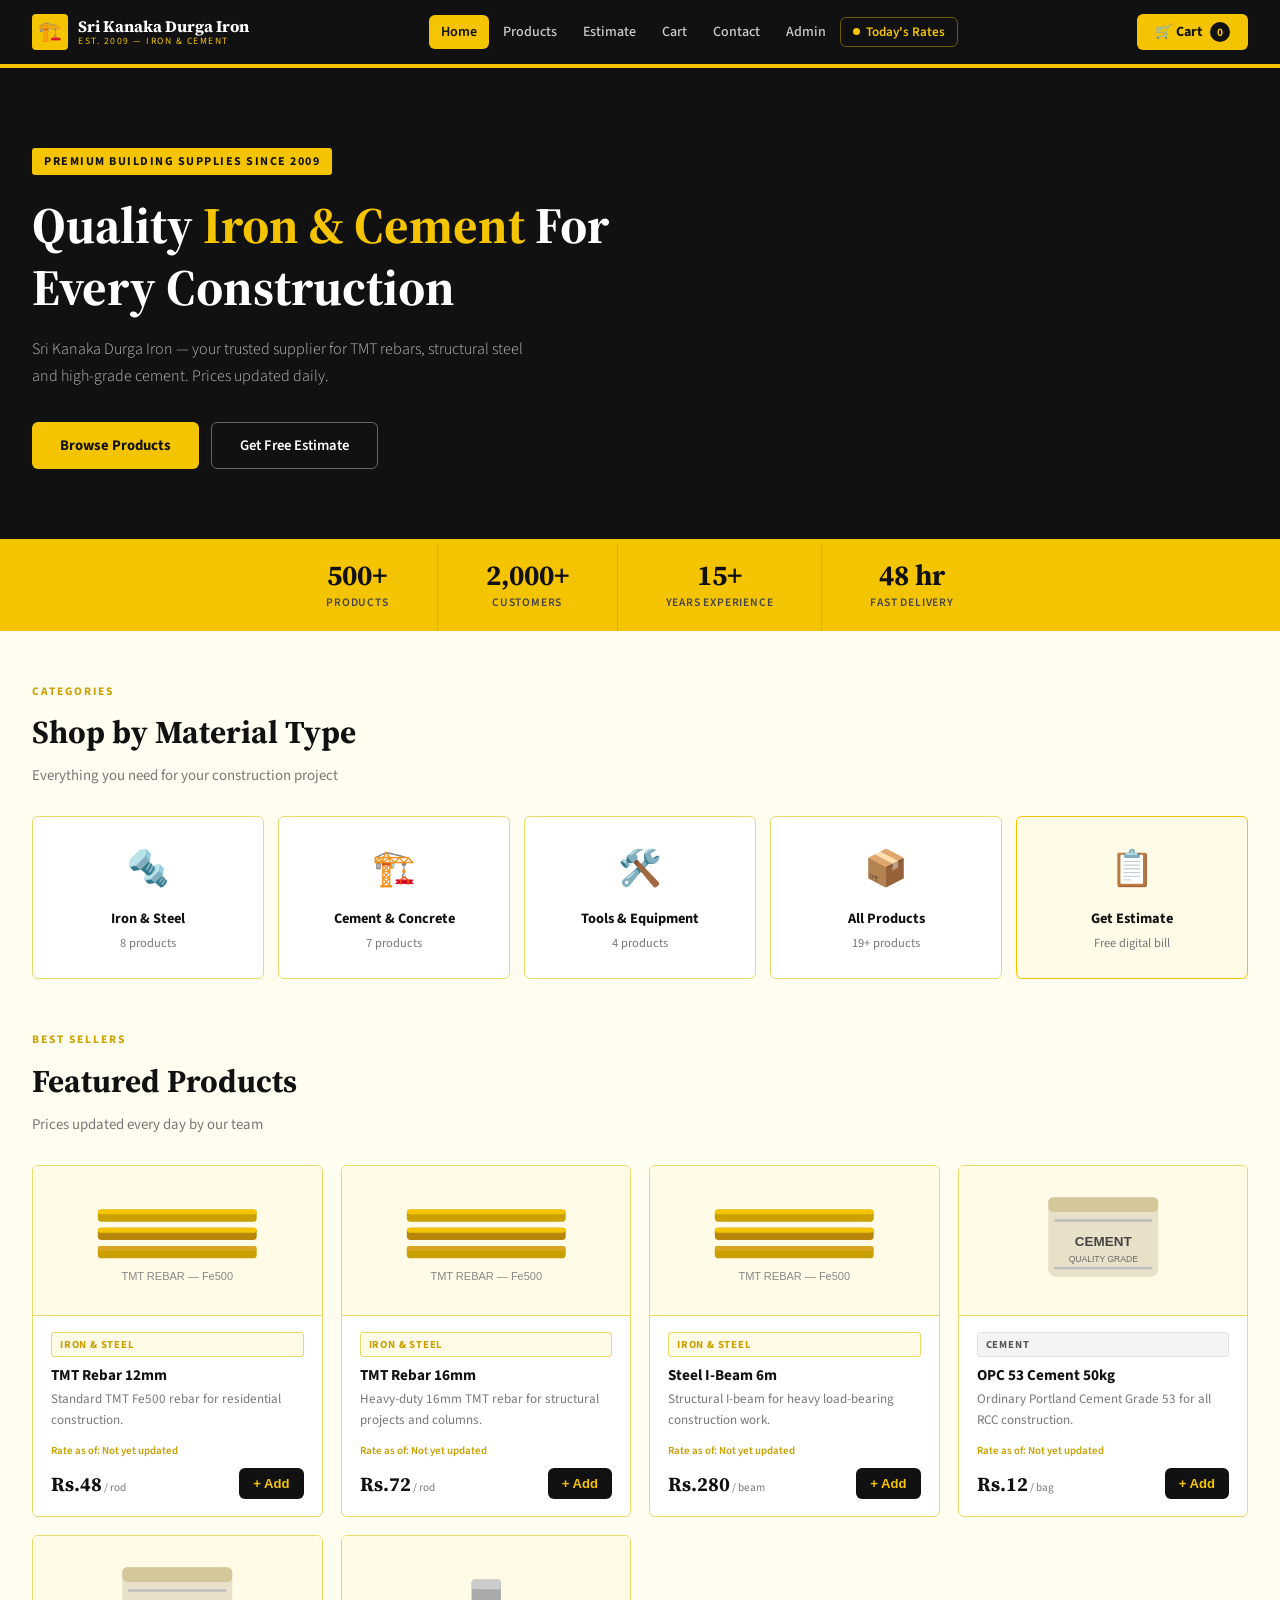
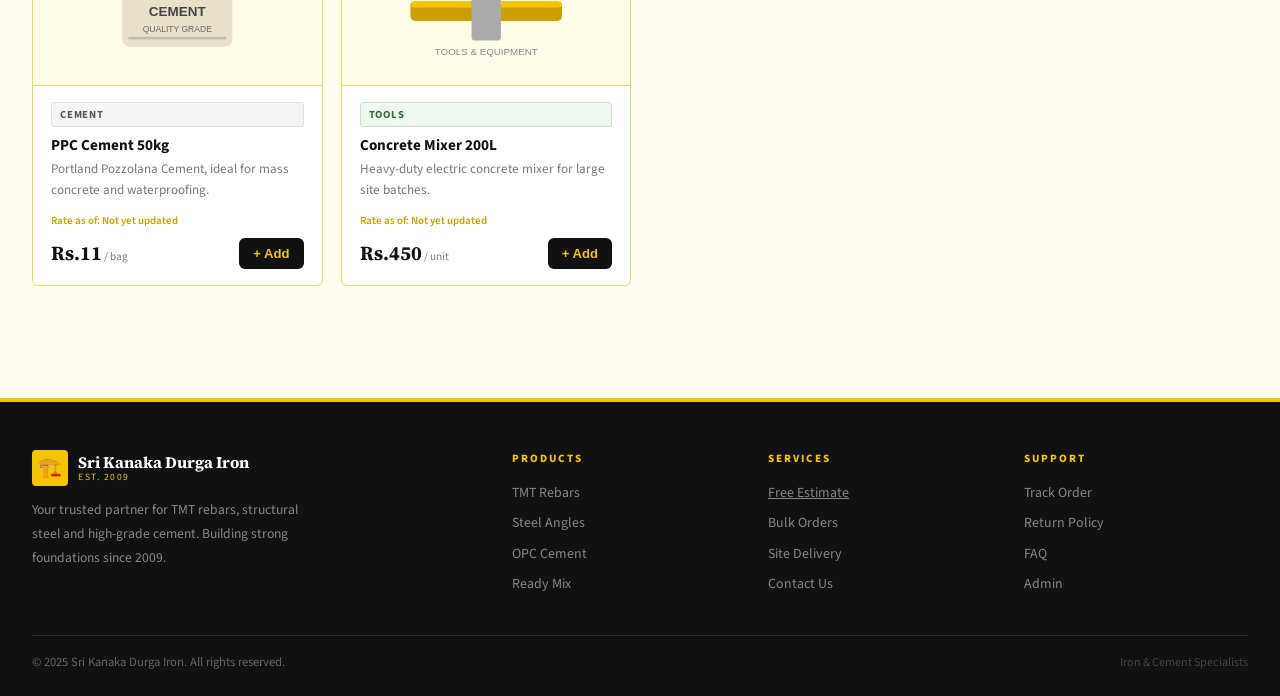
==== index.html @ ca61d47a "Renamed homepage file" ====
<!DOCTYPE html>
<html lang="en">
<head>
  <meta charset="UTF-8" />
  <meta name="viewport" content="width=device-width, initial-scale=1.0" />
  <title>Sri Kanaka Durga Iron — Iron &amp; Cement Specialists</title>
  <link href="https://fonts.googleapis.com/css2?family=Source+Serif+4:wght@400;600;700&family=Source+Sans+3:wght@300;400;500;600;700&display=swap" rel="stylesheet" />
  <link rel="stylesheet" href="css/style.css" />
</head>
<body>
  <!-- ── NAVBAR ── -->
  <nav>
    <div class="nav-inner">
      <div class="logo" onclick="showPage('home')">
        <div class="logo-box">🏗️</div>
        <div class="logo-name">
          Sri Kanaka Durga Iron
          <span>Est. 2009 — Iron &amp; Cement</span>
        </div>
      </div>
      <div class="nav-links">
        <a onclick="showPage('home')"     id="nav-home"     class="active">Home</a>
        <a onclick="showPage('products')" id="nav-products">Products</a>
        <a href="estimation.html"         id="nav-estimation">Estimate</a>
        <a onclick="showPage('cart')"     id="nav-cart">Cart</a>
        <a onclick="showPage('contact')"  id="nav-contact">Contact</a>
        <a onclick="showPage('admin')"    id="nav-admin">Admin</a>
        <button class="rates-btn" onclick="openRates()">
          <span class="dot"></span> Today's Rates
        </button>
      </div>
      <button id="cart-btn" onclick="showPage('cart')">
        🛒 Cart <span id="cart-count">0</span>
      </button>
    </div>
  </nav>

  <!-- ── RATES MODAL ── -->
  <div class="rates-overlay" id="rates-overlay">
    <div class="rates-modal">
      <div class="rates-modal-header">
        <div>
          <h3>Today's Iron &amp; Cement Rates</h3>
          <div class="date" id="rates-date"></div>
        </div>
        <button class="rates-close" onclick="closeRates()">✕</button>
      </div>
      <div style="overflow-y:auto; max-height:55vh;">
        <table class="rates-table" id="rates-table-body"></table>
      </div>
      <div class="rates-footer">
        <span>Prices updated daily by Sri Kanaka Durga Iron.</span>
        <span id="rates-updated-label"></span>
      </div>
    </div>
  </div>

  <!-- ── HOME PAGE ── -->
  <div id="page-home" class="page active">
    <div class="hero">
      <div class="hero-inner">
        <div class="hero-tag">Premium Building Supplies Since 2009</div>
        <h1>Quality <span>Iron &amp; Cement</span> For Every Construction</h1>
        <p>Sri Kanaka Durga Iron — your trusted supplier for TMT rebars, structural steel and high-grade cement. Prices updated daily.</p>
        <div class="hero-btns">
          <button class="btn-yellow" onclick="showPage('products')">Browse Products</button>
          <button class="btn-white" onclick="window.location.href='estimation.html'">Get Free Estimate</button>
        </div>
      </div>
    </div>

    <div class="stats-bar">
      <div class="stat"><div class="stat-num">500+</div><div class="stat-label">Products</div></div>
      <div class="stat"><div class="stat-num">2,000+</div><div class="stat-label">Customers</div></div>
      <div class="stat"><div class="stat-num">15+</div><div class="stat-label">Years Experience</div></div>
      <div class="stat"><div class="stat-num">48 hr</div><div class="stat-label">Fast Delivery</div></div>
    </div>

    <div class="section">
      <div class="section-label">Categories</div>
      <div class="section-title">Shop by Material Type</div>
      <div class="section-sub">Everything you need for your construction project</div>
      <div class="categories">
        <div class="cat-card" onclick="filterAndGo('Iron')">
          <div class="cat-icon">🔩</div>
          <div class="cat-name">Iron &amp; Steel</div>
          <div class="cat-count">8 products</div>
        </div>
        <div class="cat-card" onclick="filterAndGo('Cement')">
          <div class="cat-icon">🏗️</div>
          <div class="cat-name">Cement &amp; Concrete</div>
          <div class="cat-count">7 products</div>
        </div>
        <div class="cat-card" onclick="filterAndGo('Tools')">
          <div class="cat-icon">🛠️</div>
          <div class="cat-name">Tools &amp; Equipment</div>
          <div class="cat-count">4 products</div>
        </div>
        <div class="cat-card" onclick="filterAndGo('All')">
          <div class="cat-icon">📦</div>
          <div class="cat-name">All Products</div>
          <div class="cat-count">19+ products</div>
        </div>
        <div class="cat-card hl" onclick="window.location.href='estimation.html'">
          <div class="cat-icon">📋</div>
          <div class="cat-name">Get Estimate</div>
          <div class="cat-count">Free digital bill</div>
        </div>
      </div>
    </div>

    <div class="section" style="padding-top: 0;">
      <div class="section-label">Best Sellers</div>
      <div class="section-title">Featured Products</div>
      <div class="section-sub">Prices updated every day by our team</div>
      <div class="products-grid" id="featured-grid"></div>
    </div>
  </div>

  <!-- ── PRODUCTS PAGE ── -->
  <div id="page-products" class="page">
    <div class="section">
      <div class="section-label">Catalogue</div>
      <div class="section-title">All Products</div>
      <div class="section-sub">Browse and order with doorstep delivery. Prices updated daily.</div>
      <div class="filter-bar">
        <button class="filter-btn active" id="fb-all"    onclick="applyFilter('All',this)">All Products</button>
        <button class="filter-btn"        id="fb-iron"   onclick="applyFilter('Iron',this)">Iron &amp; Steel</button>
        <button class="filter-btn"        id="fb-cement" onclick="applyFilter('Cement',this)">Cement</button>
        <button class="filter-btn"        id="fb-tools"  onclick="applyFilter('Tools',this)">Tools</button>
      </div>
      <div class="products-grid" id="products-grid"></div>
    </div>
  </div>

  <!-- ── CART PAGE ── -->
  <div id="page-cart" class="page">
    <div class="section">
      <div class="section-label">Shopping</div>
      <div class="section-title">Your Cart</div>
      <div id="cart-content" style="margin-top: 24px;"></div>
    </div>
  </div>

  <!-- ── CONTACT PAGE ── -->
  <div id="page-contact" class="page">
    <div class="section">
      <div class="section-label">Get In Touch</div>
      <div class="section-title">Contact Us</div>
      <div class="section-sub">Send a message or request a bulk quote</div>
      <div class="contact-layout">
        <div class="contact-box">
          <h3>Send a Message</h3>
          <div class="form-group"><label>Full Name</label><input type="text" id="f-name" placeholder="Your name" /></div>
          <div class="form-group"><label>Email Address</label><input type="email" id="f-email" placeholder="you@example.com" /></div>
          <div class="form-group"><label>Phone Number</label><input type="tel" id="f-phone" placeholder="+91 00000 00000" /></div>
          <div class="form-group">
            <label>Subject</label>
            <select id="f-subject">
              <option>Request a Quote</option>
              <option>Product Inquiry</option>
              <option>Bulk Order</option>
              <option>Delivery Question</option>
              <option>Other</option>
            </select>
          </div>
          <div class="form-group"><label>Message</label><textarea id="f-message" placeholder="Tell us what you need..."></textarea></div>
          <button class="submit-btn" onclick="submitContact()">Send Message</button>
        </div>
        <div class="info-cards">
          <div class="info-card">
            <div class="info-icon">📍</div>
            <div><div class="info-title">Our Location</div><div class="info-text">Sri Kanaka Durga Iron, Near Bus Stand,<br />Main Road, Your City - 500 001</div></div>
          </div>
          <div class="info-card">
            <div class="info-icon">📞</div>
            <div><div class="info-title">Phone</div><div class="info-text">+91 98765 43210<br />Monday to Saturday: 8 am - 7 pm</div></div>
          </div>
          <div class="info-card">
            <div class="info-icon">📧</div>
            <div><div class="info-title">Email</div><div class="info-text">sales@srikanakadurgairon.com</div></div>
          </div>
          <div class="info-card">
            <div class="info-icon">🚚</div>
            <div><div class="info-title">Delivery</div><div class="info-text">Free delivery on orders above Rs.10,000.<br />Express 24-hour delivery available.</div></div>
          </div>
          <div class="map-ph">📍 Sri Kanaka Durga Iron — Main Road</div>
        </div>
      </div>
    </div>
  </div>

  <!-- ── ADMIN PAGE ── -->
  <div id="page-admin" class="page">
    <div class="section">
      <div class="section-label">Management</div>
      <div class="section-title">Admin Dashboard</div>
      <div class="admin-layout" style="margin-top: 24px;">
        <div>
          <div class="admin-sidebar">
            <div class="admin-sidebar-header"><h4>Admin Panel</h4></div>
            <div class="admin-menu">
              <a class="active" onclick="adminTab('overview', this)">📊 Overview</a>
              <a onclick="adminTab('rates', this)">💰 Update Rates</a>
              <a onclick="adminTab('products', this)">📦 Products</a>
              <a onclick="adminTab('orders', this)">🧾 Orders</a>
              <a onclick="adminTab('add', this)">➕ Add Product</a>
            </div>
          </div>
        </div>
        <div class="admin-main" id="admin-content"></div>
      </div>
    </div>
  </div>

  <!-- ── FOOTER ── -->
  <footer>
    <div class="footer-inner">
      <div class="footer-grid">
        <div class="footer-brand">
          <div class="logo" onclick="showPage('home')">
            <div class="logo-box">🏗️</div>
            <div class="logo-name">Sri Kanaka Durga Iron<span>Est. 2009</span></div>
          </div>
          <p>Your trusted partner for TMT rebars, structural steel and high-grade cement. Building strong foundations since 2009.</p>
        </div>
        <div class="footer-col">
          <h5>Products</h5>
          <a onclick="filterAndGo('Iron')">TMT Rebars</a>
          <a onclick="filterAndGo('Iron')">Steel Angles</a>
          <a onclick="filterAndGo('Cement')">OPC Cement</a>
          <a onclick="filterAndGo('Cement')">Ready Mix</a>
        </div>
        <div class="footer-col">
          <h5>Services</h5>
          <a href="estimation.html">Free Estimate</a>
          <a onclick="showPage('contact')">Bulk Orders</a>
          <a onclick="showPage('contact')">Site Delivery</a>
          <a onclick="showPage('contact')">Contact Us</a>
        </div>
        <div class="footer-col">
          <h5>Support</h5>
          <a>Track Order</a>
          <a>Return Policy</a>
          <a>FAQ</a>
          <a onclick="showPage('admin')">Admin</a>
        </div>
      </div>
      <hr class="footer-divider" />
      <div class="footer-bottom">
        <p>&copy; 2025 Sri Kanaka Durga Iron. All rights reserved.</p>
        <span>Iron &amp; Cement Specialists</span>
      </div>
    </div>
  </footer>

  <!-- Toast Notification -->
  <div id="toast"></div>

  <!-- Checkout Modal -->
  <div class="modal-overlay" id="checkout-modal">
    <div class="modal">
      <div style="font-size: 2.8rem; margin-bottom: 10px;">✅</div>
      <h3>Order Placed!</h3>
      <p>Thank you! Our team will contact you within 24 hours to confirm your order and delivery details.</p>
      <button class="btn-yellow" onclick="closeModal()">Continue Shopping</button>
    </div>
  </div>

  <!-- Scripts -->
  <script src="js/data.js"></script>
  <script src="js/app.js"></script>

</body>
</html>
---- css/style.css ----
/* ============================================
   Sri Kanaka Durga Iron — Main Stylesheet
   ============================================ */

:root {
  --yellow:      #F5C400;
  --yellow-dark: #C9A000;
  --yellow-mid:  #FFE566;
  --yellow-pale: #FFFBE6;
  --yellow-bg:   #FFFDF0;
  --black:       #111111;
  --dark:        #222222;
  --mid:         #444444;
  --muted:       #777777;
  --border:      #E8D96A;
  --white:       #ffffff;
  --success:     #2E7D32;
  --danger:      #C62828;
  --shadow:      0 2px 10px rgba(180, 140, 0, 0.10);
  --shadow-md:   0 4px 20px rgba(180, 140, 0, 0.15);
  --radius:      6px;
  --t:           0.18s ease;
}

*, *::before, *::after {
  box-sizing: border-box;
  margin: 0;
  padding: 0;
}

html { scroll-behavior: smooth; }

body {
  font-family: 'Source Sans 3', sans-serif;
  background: var(--yellow-bg);
  color: var(--dark);
  font-size: 15px;
  line-height: 1.6;
  -webkit-font-smoothing: antialiased;
}

/* ── NAVBAR ── */
nav {
  background: var(--black);
  position: sticky;
  top: 0;
  z-index: 100;
  border-bottom: 4px solid var(--yellow);
}

.nav-inner {
  max-width: 1280px;
  margin: 0 auto;
  display: flex;
  align-items: center;
  justify-content: space-between;
  padding: 0 2rem;
  height: 64px;
}

.logo {
  display: flex;
  align-items: center;
  gap: 10px;
  cursor: pointer;
}

.logo-box {
  width: 36px;
  height: 36px;
  background: var(--yellow);
  border-radius: 4px;
  display: flex;
  align-items: center;
  justify-content: center;
  font-size: 1.2rem;
  flex-shrink: 0;
}

.logo-name {
  font-family: 'Source Serif 4', serif;
  font-size: 1rem;
  font-weight: 700;
  color: #fff;
  line-height: 1.2;
}

.logo-name span {
  display: block;
  font-size: 0.6rem;
  font-weight: 400;
  font-family: 'Source Sans 3', sans-serif;
  color: var(--yellow);
  letter-spacing: 1.5px;
  text-transform: uppercase;
}

.nav-links {
  display: flex;
  gap: 2px;
  align-items: center;
}

.nav-links a {
  color: #ccc;
  font-size: 0.88rem;
  font-weight: 500;
  padding: 6px 12px;
  border-radius: var(--radius);
  cursor: pointer;
  transition: color var(--t), background var(--t);
  text-decoration: none;
}

.nav-links a:hover { color: var(--yellow); background: rgba(245, 196, 0, 0.1); }
.nav-links a.active { color: var(--black); background: var(--yellow); font-weight: 600; }

.rates-btn {
  background: none;
  border: 1px solid rgba(245, 196, 0, 0.4);
  color: var(--yellow);
  font-family: 'Source Sans 3', sans-serif;
  font-size: 0.82rem;
  font-weight: 600;
  padding: 5px 12px;
  border-radius: var(--radius);
  cursor: pointer;
  transition: all var(--t);
  display: flex;
  align-items: center;
  gap: 6px;
}
.rates-btn:hover { background: rgba(245, 196, 0, 0.1); }

.dot {
  width: 7px;
  height: 7px;
  border-radius: 50%;
  background: var(--yellow);
  display: inline-block;
  animation: pulse 1.8s infinite;
}
@keyframes pulse { 0%, 100% { opacity: 1; } 50% { opacity: 0.3; } }

#cart-btn {
  background: var(--yellow);
  color: var(--black);
  border: none;
  font-family: 'Source Sans 3', sans-serif;
  font-size: 0.88rem;
  font-weight: 700;
  padding: 8px 18px;
  border-radius: var(--radius);
  cursor: pointer;
  display: flex;
  align-items: center;
  gap: 8px;
  transition: background var(--t), transform var(--t);
}
#cart-btn:hover { background: var(--yellow-mid); transform: translateY(-1px); }

#cart-count {
  background: var(--black);
  color: var(--yellow);
  border-radius: 50%;
  width: 20px;
  height: 20px;
  font-size: 0.72rem;
  font-weight: 700;
  display: flex;
  align-items: center;
  justify-content: center;
}

/* ── PAGES ── */
.page { display: none; }
.page.active { display: block; }

/* ── HERO ── */
.hero {
  background: var(--black);
  padding: 80px 2rem 70px;
  border-bottom: 4px solid var(--yellow);
}
.hero-inner { max-width: 1280px; margin: 0 auto; }
.hero-tag {
  display: inline-block;
  background: var(--yellow);
  color: var(--black);
  font-size: 0.75rem;
  font-weight: 700;
  letter-spacing: 1.5px;
  text-transform: uppercase;
  padding: 4px 12px;
  border-radius: 3px;
  margin-bottom: 20px;
}
.hero h1 {
  font-family: 'Source Serif 4', serif;
  font-size: clamp(2rem, 4.5vw, 3.2rem);
  font-weight: 700;
  color: #fff;
  line-height: 1.2;
  margin-bottom: 18px;
  max-width: 600px;
}
.hero h1 span { color: var(--yellow); }
.hero p {
  color: #bbb;
  font-size: 1rem;
  max-width: 500px;
  margin-bottom: 32px;
  line-height: 1.7;
  font-weight: 300;
}
.hero-btns { display: flex; gap: 12px; flex-wrap: wrap; }

.btn-yellow {
  background: var(--yellow);
  color: var(--black);
  border: none;
  font-family: 'Source Sans 3', sans-serif;
  font-size: 0.92rem;
  font-weight: 700;
  padding: 12px 28px;
  border-radius: var(--radius);
  cursor: pointer;
  transition: background var(--t), transform var(--t);
}
.btn-yellow:hover { background: var(--yellow-mid); transform: translateY(-1px); }

.btn-white {
  background: transparent;
  color: #fff;
  border: 1.5px solid rgba(255, 255, 255, 0.35);
  font-family: 'Source Sans 3', sans-serif;
  font-size: 0.92rem;
  font-weight: 600;
  padding: 12px 28px;
  border-radius: var(--radius);
  cursor: pointer;
  transition: all var(--t);
}
.btn-white:hover { border-color: var(--yellow); color: var(--yellow); }

/* ── STATS ── */
.stats-bar {
  background: var(--yellow);
  display: flex;
  justify-content: center;
  flex-wrap: wrap;
}
.stat {
  text-align: center;
  padding: 18px 48px;
  border-right: 1px solid rgba(0, 0, 0, 0.1);
}
.stat:last-child { border-right: none; }
.stat-num {
  font-family: 'Source Serif 4', serif;
  font-size: 1.8rem;
  font-weight: 700;
  color: var(--black);
  line-height: 1;
}
.stat-label {
  font-size: 0.72rem;
  font-weight: 600;
  color: #444;
  margin-top: 4px;
  text-transform: uppercase;
  letter-spacing: 0.8px;
}

/* ── SECTION ── */
.section { max-width: 1280px; margin: 0 auto; padding: 52px 2rem; }
.section-label {
  font-size: 0.72rem;
  font-weight: 700;
  letter-spacing: 2px;
  text-transform: uppercase;
  color: var(--yellow-dark);
  margin-bottom: 6px;
}
.section-title {
  font-family: 'Source Serif 4', serif;
  font-size: clamp(1.5rem, 2.5vw, 2rem);
  font-weight: 700;
  color: var(--black);
  margin-bottom: 6px;
}
.section-sub { color: var(--muted); font-size: 0.93rem; margin-bottom: 28px; }

/* ── CATEGORIES ── */
.categories {
  display: grid;
  grid-template-columns: repeat(auto-fit, minmax(160px, 1fr));
  gap: 14px;
}
.cat-card {
  background: var(--white);
  border: 1.5px solid var(--border);
  border-radius: var(--radius);
  padding: 24px 18px;
  text-align: center;
  cursor: pointer;
  transition: border-color var(--t), box-shadow var(--t), transform var(--t);
}
.cat-card:hover { border-color: var(--yellow-dark); box-shadow: var(--shadow-md); transform: translateY(-3px); }
.cat-card.hl { background: var(--yellow-pale); border-color: var(--yellow); }
.cat-icon { font-size: 2.2rem; margin-bottom: 10px; }
.cat-name { font-weight: 700; font-size: 0.9rem; color: var(--black); }
.cat-count { font-size: 0.78rem; color: var(--muted); margin-top: 4px; }

/* ── PRODUCTS GRID ── */
.products-grid {
  display: grid;
  grid-template-columns: repeat(auto-fill, minmax(248px, 1fr));
  gap: 18px;
}
.product-card {
  background: var(--white);
  border: 1.5px solid var(--border);
  border-radius: var(--radius);
  overflow: hidden;
  transition: border-color var(--t), box-shadow var(--t), transform var(--t);
  display: flex;
  flex-direction: column;
}
.product-card:hover { border-color: var(--yellow-dark); box-shadow: var(--shadow-md); transform: translateY(-3px); }
.product-img {
  height: 150px;
  display: flex;
  align-items: center;
  justify-content: center;
  background: var(--yellow-pale);
  border-bottom: 1.5px solid var(--border);
  padding: 12px;
}
.product-img svg { width: 100%; height: 100%; max-height: 110px; }
.product-body { padding: 16px 18px; flex: 1; display: flex; flex-direction: column; }
.product-badge {
  display: inline-block;
  font-size: 0.67rem;
  font-weight: 700;
  letter-spacing: 0.8px;
  text-transform: uppercase;
  padding: 3px 8px;
  border-radius: 3px;
  margin-bottom: 8px;
}
.badge-iron   { background: var(--yellow-pale); color: var(--yellow-dark); border: 1px solid var(--border); }
.badge-cement { background: #f4f4f4; color: #555; border: 1px solid #e0e0e0; }
.badge-tools  { background: #f0f7f0; color: #2e6b2e; border: 1px solid #c8e0c8; }
.product-name { font-weight: 700; font-size: 0.95rem; color: var(--black); margin-bottom: 4px; line-height: 1.35; }
.product-desc { color: var(--muted); font-size: 0.82rem; line-height: 1.55; flex: 1; margin-bottom: 12px; }
.rate-tag { font-size: 0.68rem; color: var(--yellow-dark); font-weight: 600; margin-bottom: 8px; }
.product-footer { display: flex; align-items: center; justify-content: space-between; margin-top: auto; }
.product-price {
  font-family: 'Source Serif 4', serif;
  font-size: 1.25rem;
  font-weight: 700;
  color: var(--black);
}
.product-price small { font-size: 0.7rem; color: var(--muted); font-family: 'Source Sans 3', sans-serif; font-weight: 400; }
.add-to-cart {
  background: var(--black);
  color: var(--yellow);
  border: none;
  font-size: 0.82rem;
  font-weight: 700;
  padding: 8px 14px;
  border-radius: var(--radius);
  cursor: pointer;
  transition: background var(--t);
}
.add-to-cart:hover { background: var(--yellow); color: var(--black); }

/* ── FILTER BAR ── */
.filter-bar { display: flex; gap: 8px; flex-wrap: wrap; margin-bottom: 24px; }
.filter-btn {
  background: var(--white);
  color: var(--muted);
  border: 1.5px solid var(--border);
  font-family: 'Source Sans 3', sans-serif;
  font-size: 0.86rem;
  font-weight: 600;
  padding: 7px 18px;
  border-radius: 50px;
  cursor: pointer;
  transition: all var(--t);
}
.filter-btn:hover { border-color: var(--yellow-dark); color: var(--dark); }
.filter-btn.active { background: var(--yellow); color: var(--black); border-color: var(--yellow); }

/* ── CART ── */
.cart-layout { display: grid; grid-template-columns: 1fr 300px; gap: 24px; align-items: start; }
.cart-box { background: var(--white); border: 1.5px solid var(--border); border-radius: var(--radius); overflow: hidden; }
.cart-box table { width: 100%; border-collapse: collapse; }
.cart-box th {
  background: var(--yellow-pale);
  padding: 12px 16px;
  text-align: left;
  font-size: 0.74rem;
  font-weight: 700;
  color: var(--mid);
  text-transform: uppercase;
  letter-spacing: 0.8px;
  border-bottom: 1.5px solid var(--border);
}
.cart-box td { padding: 12px 16px; border-bottom: 1px solid var(--yellow-pale); vertical-align: middle; font-size: 0.9rem; }
.cart-box tr:last-child td { border-bottom: none; }
.cart-prod-name { font-weight: 700; color: var(--black); }
.qty-ctrl { display: flex; align-items: center; gap: 8px; }
.qty-btn {
  background: var(--yellow-pale);
  border: 1px solid var(--border);
  width: 28px; height: 28px;
  border-radius: 4px;
  font-size: 1rem;
  font-weight: 700;
  cursor: pointer;
  transition: background var(--t);
}
.qty-btn:hover { background: var(--yellow); }
.qty-val { font-weight: 700; min-width: 20px; text-align: center; }
.remove-btn { background: none; border: none; color: var(--danger); font-size: 1rem; cursor: pointer; opacity: 0.7; transition: opacity var(--t); }
.remove-btn:hover { opacity: 1; }
.cart-summary { background: var(--white); border: 1.5px solid var(--border); border-radius: var(--radius); padding: 22px; }
.cart-summary h3 { font-family: 'Source Serif 4', serif; font-size: 1.1rem; font-weight: 700; margin-bottom: 16px; color: var(--black); }
.sum-row { display: flex; justify-content: space-between; padding: 8px 0; border-bottom: 1px solid var(--yellow-pale); font-size: 0.9rem; color: var(--mid); }
.sum-row.total { font-family: 'Source Serif 4', serif; font-size: 1.15rem; font-weight: 700; border-bottom: none; padding-top: 12px; color: var(--black); }
.checkout-btn {
  width: 100%; background: var(--yellow); color: var(--black); border: none;
  font-family: 'Source Sans 3', sans-serif; font-size: 0.93rem; font-weight: 700;
  padding: 13px; border-radius: var(--radius); cursor: pointer; margin-top: 14px;
  transition: background var(--t), transform var(--t);
}
.checkout-btn:hover { background: var(--yellow-mid); transform: translateY(-1px); }
.empty-cart { text-align: center; padding: 60px 24px; background: var(--white); border: 1.5px solid var(--border); border-radius: var(--radius); }
.empty-cart p { color: var(--muted); margin: 12px 0 24px; }

/* ── CONTACT ── */
.contact-layout { display: grid; grid-template-columns: 1fr 1fr; gap: 32px; }
.contact-box { background: var(--white); border: 1.5px solid var(--border); border-radius: var(--radius); padding: 32px; }
.contact-box h3 { font-family: 'Source Serif 4', serif; font-size: 1.3rem; font-weight: 700; margin-bottom: 24px; color: var(--black); }
.form-group { margin-bottom: 16px; }
.form-group label { display: block; font-size: 0.78rem; font-weight: 700; color: var(--mid); margin-bottom: 6px; letter-spacing: 0.4px; text-transform: uppercase; }
.form-group input,
.form-group select,
.form-group textarea {
  width: 100%; padding: 10px 14px; border: 1.5px solid var(--border);
  border-radius: var(--radius); font-family: 'Source Sans 3', sans-serif;
  font-size: 0.93rem; color: var(--black); background: var(--white);
  transition: border-color var(--t), box-shadow var(--t);
}
.form-group input:focus,
.form-group select:focus,
.form-group textarea:focus {
  outline: none; border-color: var(--yellow-dark);
  box-shadow: 0 0 0 3px rgba(245, 196, 0, 0.18);
}
.form-group textarea { resize: vertical; min-height: 110px; }
.submit-btn {
  width: 100%; background: var(--black); color: var(--yellow); border: none;
  font-family: 'Source Sans 3', sans-serif; font-size: 0.93rem; font-weight: 700;
  padding: 13px; border-radius: var(--radius); cursor: pointer; transition: background var(--t);
}
.submit-btn:hover { background: var(--dark); }
.info-cards { display: flex; flex-direction: column; gap: 14px; }
.info-card {
  background: var(--white); border: 1.5px solid var(--border); border-left: 4px solid var(--yellow);
  border-radius: var(--radius); padding: 16px; display: flex; align-items: flex-start; gap: 12px;
}
.info-icon { font-size: 1.4rem; flex-shrink: 0; }
.info-title { font-weight: 700; font-size: 0.82rem; color: var(--black); margin-bottom: 4px; text-transform: uppercase; letter-spacing: 0.4px; }
.info-text { color: var(--muted); font-size: 0.86rem; line-height: 1.6; }
.map-ph { background: var(--yellow-pale); border: 1.5px solid var(--border); border-radius: var(--radius); height: 130px; display: flex; align-items: center; justify-content: center; color: var(--muted); font-size: 0.88rem; }

/* ── ADMIN ── */
.admin-layout { display: grid; grid-template-columns: 200px 1fr; gap: 24px; align-items: start; }
.admin-sidebar { background: var(--black); border-radius: var(--radius); overflow: hidden; border: 1.5px solid #333; }
.admin-sidebar-header { background: var(--yellow); padding: 14px 18px; }
.admin-sidebar-header h4 { font-size: 0.78rem; font-weight: 800; color: var(--black); text-transform: uppercase; letter-spacing: 1.5px; }
.admin-menu a {
  display: block; padding: 12px 18px; color: #bbb; font-size: 0.87rem; font-weight: 500;
  cursor: pointer; transition: background var(--t), color var(--t); border-left: 3px solid transparent;
}
.admin-menu a:hover, .admin-menu a.active { background: rgba(245, 196, 0, 0.08); color: var(--yellow); border-left-color: var(--yellow); }
.admin-main { display: flex; flex-direction: column; gap: 16px; }
.admin-stats { display: grid; grid-template-columns: repeat(auto-fit, minmax(145px, 1fr)); gap: 14px; }
.stat-card { background: var(--white); border: 1.5px solid var(--border); border-top: 3px solid var(--yellow); border-radius: var(--radius); padding: 18px 20px; }
.stat-card .lbl { font-size: 0.7rem; font-weight: 700; color: var(--muted); text-transform: uppercase; letter-spacing: 1px; margin-bottom: 6px; }
.stat-card .val { font-family: 'Source Serif 4', serif; font-size: 1.8rem; font-weight: 700; color: var(--black); line-height: 1; }
.stat-card .chg { font-size: 0.76rem; color: var(--success); margin-top: 4px; font-weight: 600; }
.admin-panel { background: var(--white); border: 1.5px solid var(--border); border-radius: var(--radius); overflow: hidden; }
.admin-panel-header { background: var(--yellow-pale); padding: 14px 18px; display: flex; justify-content: space-between; align-items: center; border-bottom: 1.5px solid var(--border); }
.admin-panel-header h4 { font-size: 0.82rem; font-weight: 800; color: var(--black); text-transform: uppercase; letter-spacing: 0.8px; }
.admin-table { width: 100%; border-collapse: collapse; }
.admin-table th { padding: 11px 16px; background: var(--yellow-pale); font-size: 0.7rem; font-weight: 700; color: var(--mid); text-transform: uppercase; letter-spacing: 0.8px; text-align: left; border-bottom: 1.5px solid var(--border); }
.admin-table td { padding: 12px 16px; border-bottom: 1px solid var(--yellow-pale); font-size: 0.88rem; vertical-align: middle; }
.admin-table tr:last-child td { border-bottom: none; }
.admin-table tr:hover td { background: var(--yellow-pale); }
.status-badge { display: inline-block; padding: 3px 10px; border-radius: 20px; font-size: 0.73rem; font-weight: 700; }
.status-pending    { background: var(--yellow-pale); color: #8A6000; }
.status-processing { background: #e8f0fe; color: #1a5296; }
.status-delivered  { background: #e6f4ea; color: #1a7a4a; }
.add-form { padding: 20px; display: grid; grid-template-columns: 1fr 1fr; gap: 14px; }
.add-form .full { grid-column: 1 / -1; }
.admin-btn {
  background: var(--black); color: var(--yellow); border: none;
  font-family: 'Source Sans 3', sans-serif; font-size: 0.85rem; font-weight: 700;
  padding: 8px 16px; border-radius: var(--radius); cursor: pointer; transition: background var(--t);
}
.admin-btn:hover { background: var(--dark); }
.admin-btn.danger { background: #fff0f0; color: var(--danger); }
.admin-btn.danger:hover { background: var(--danger); color: #fff; }
.admin-btn.sm { padding: 5px 10px; font-size: 0.78rem; }
.admin-btn.green { background: var(--success); color: #fff; }
.admin-btn.green:hover { background: #1b5e20; }
.admin-btn.grey { background: #555; color: #fff; }
.admin-btn.grey:hover { background: #333; }

/* ── RATE UPDATE PANEL ── */
.rate-grid { display: grid; grid-template-columns: repeat(auto-fill, minmax(280px, 1fr)); gap: 12px; padding: 20px; }
.rate-row {
  display: flex; align-items: center; gap: 10px; background: var(--yellow-pale);
  border: 1.5px solid var(--border); border-radius: var(--radius); padding: 12px 14px;
}
.rate-row-name { flex: 1; font-size: 0.88rem; font-weight: 600; color: var(--black); }
.rate-row-unit { font-size: 0.75rem; color: var(--muted); }
.rate-row input {
  width: 90px; padding: 6px 10px; border: 1.5px solid var(--border); border-radius: 4px;
  font-family: 'Source Sans 3', sans-serif; font-size: 0.9rem; font-weight: 700;
  color: var(--black); text-align: right; background: var(--white);
}
.rate-row input:focus { outline: none; border-color: var(--yellow-dark); box-shadow: 0 0 0 2px rgba(245, 196, 0, 0.2); }
.rate-save-bar {
  display: flex; align-items: center; justify-content: space-between; padding: 14px 20px;
  background: var(--yellow-pale); border-top: 1.5px solid var(--border); flex-wrap: wrap; gap: 10px;
}
.rate-save-bar p { font-size: 0.82rem; color: var(--mid); }

/* ── ESTIMATION ── */
.est-layout { display: grid; grid-template-columns: 1fr 390px; gap: 24px; align-items: start; }
.est-card { background: var(--white); border: 1.5px solid var(--border); border-radius: var(--radius); margin-bottom: 14px; overflow: hidden; }
.est-card-header { background: var(--black); color: var(--yellow); padding: 12px 18px; font-size: 0.78rem; font-weight: 800; letter-spacing: 1.5px; text-transform: uppercase; }
.est-card-body { padding: 18px; }
.est-row2 { display: grid; grid-template-columns: 1fr 1fr; gap: 14px; }
.est-col-hdr { display: grid; grid-template-columns: 2fr 0.7fr 90px 34px; gap: 8px; margin-bottom: 6px; }
.est-col-hdr span { font-size: 0.68rem; font-weight: 700; color: var(--muted); text-transform: uppercase; letter-spacing: 0.8px; }
.est-item-row { display: grid; grid-template-columns: 2fr 0.7fr 90px 34px; gap: 8px; align-items: center; margin-bottom: 8px; }
.est-item-row select,
.est-item-row input {
  padding: 8px 10px; border: 1.5px solid var(--border); border-radius: var(--radius);
  font-family: 'Source Sans 3', sans-serif; font-size: 0.85rem; color: var(--black);
  background: var(--white); width: 100%; transition: border-color var(--t);
}
.est-item-row select:focus,
.est-item-row input:focus { outline: none; border-color: var(--yellow-dark); box-shadow: 0 0 0 3px rgba(245, 196, 0, 0.12); }
.est-remove {
  background: none; border: 1.5px solid var(--border); color: var(--muted); font-size: 0.85rem;
  cursor: pointer; border-radius: 4px; width: 34px; height: 34px; display: flex;
  align-items: center; justify-content: center; transition: all var(--t);
}
.est-remove:hover { border-color: var(--danger); color: var(--danger); background: #fff0f0; }
.add-item-btn {
  background: var(--yellow-pale); color: var(--dark); border: 1.5px dashed var(--yellow);
  font-family: 'Source Sans 3', sans-serif; font-size: 0.86rem; font-weight: 600;
  padding: 8px 16px; border-radius: var(--radius); cursor: pointer; transition: all var(--t); margin-top: 4px;
}
.add-item-btn:hover { background: var(--yellow-mid); border-style: solid; }
.gen-btn {
  width: 100%; background: var(--yellow); color: var(--black); border: none;
  font-family: 'Source Sans 3', sans-serif; font-size: 0.95rem; font-weight: 700;
  padding: 14px; border-radius: var(--radius); cursor: pointer; letter-spacing: 0.5px;
  text-transform: uppercase; transition: background var(--t), transform var(--t);
}
.gen-btn:hover { background: var(--yellow-mid); transform: translateY(-1px); }
.bill-col { position: sticky; top: 76px; }
.bill-box { background: var(--white); border: 1.5px solid var(--border); border-radius: var(--radius); min-height: 360px; overflow: hidden; }
.bill-ph { display: flex; flex-direction: column; align-items: center; justify-content: center; min-height: 360px; padding: 32px; text-align: center; }
.bill-ph .ic { font-size: 3rem; margin-bottom: 14px; opacity: 0.4; }
.bill-ph h4 { font-family: 'Source Serif 4', serif; font-size: 1.05rem; font-weight: 700; color: var(--black); margin-bottom: 8px; }
.bill-ph p { color: var(--muted); font-size: 0.86rem; line-height: 1.65; }
.bill-header { background: var(--black); padding: 20px 22px; text-align: center; border-bottom: 3px solid var(--yellow); }
.bill-header h2 { font-family: 'Source Serif 4', serif; font-size: 1.2rem; font-weight: 700; color: #fff; margin-bottom: 3px; }
.bill-header p { font-size: 0.72rem; color: var(--yellow); letter-spacing: 1.5px; text-transform: uppercase; }
.bill-meta { padding: 12px 18px; background: var(--yellow-pale); display: flex; flex-wrap: wrap; gap: 8px 24px; border-bottom: 1px solid var(--border); }
.bill-meta .lbl { font-size: 0.64rem; font-weight: 700; text-transform: uppercase; letter-spacing: 0.8px; color: #8a6000; }
.bill-meta .val { font-weight: 700; font-size: 0.86rem; color: var(--black); margin-top: 1px; }
.bill-table { width: 100%; border-collapse: collapse; }
.bill-table th { padding: 9px 16px; background: var(--yellow-pale); font-size: 0.7rem; font-weight: 700; color: var(--mid); text-transform: uppercase; letter-spacing: 0.8px; text-align: left; border-bottom: 1px solid var(--border); }
.bill-table th:last-child { text-align: right; }
.bill-table td { padding: 9px 16px; border-bottom: 1px solid var(--yellow-pale); font-size: 0.85rem; }
.bill-table td:last-child { text-align: right; font-weight: 600; }
.bill-table tr:last-child td { border-bottom: none; }
.bill-cat td { background: var(--yellow-mid); color: var(--black); font-size: 0.74rem; font-weight: 800; padding: 6px 16px; text-transform: uppercase; letter-spacing: 1px; border-bottom: 1px solid var(--yellow); }
.bill-totals { padding: 12px 18px; border-top: 1.5px solid var(--border); }
.bill-tr { display: flex; justify-content: space-between; padding: 5px 0; font-size: 0.88rem; color: var(--mid); border-bottom: 1px solid var(--yellow-pale); }
.bill-tr:last-child { border-bottom: none; }
.bill-tr.grand { font-family: 'Source Serif 4', serif; font-size: 1.15rem; font-weight: 700; color: var(--black); border-top: 2px solid var(--black); padding-top: 10px; margin-top: 6px; }
.bill-note { padding: 12px 18px; background: var(--yellow-pale); font-size: 0.73rem; color: #7a6000; border-top: 1px solid var(--border); line-height: 1.55; }
.bill-actions { display: none; margin-top: 12px; gap: 8px; flex-wrap: wrap; }
.bill-actions.show { display: flex; }

/* ── RATES MODAL ── */
.rates-overlay { display: none; position: fixed; inset: 0; background: rgba(0,0,0,0.5); z-index: 3000; align-items: center; justify-content: center; }
.rates-overlay.open { display: flex; }
.rates-modal { background: var(--white); border-radius: var(--radius); width: 90%; max-width: 520px; box-shadow: 0 8px 40px rgba(0,0,0,0.2); border-top: 4px solid var(--yellow); overflow: hidden; }
.rates-modal-header { background: var(--black); padding: 16px 20px; display: flex; align-items: center; justify-content: space-between; }
.rates-modal-header h3 { font-family: 'Source Serif 4', serif; font-size: 1.05rem; font-weight: 700; color: #fff; }
.rates-modal-header .date { font-size: 0.76rem; color: var(--yellow); font-weight: 600; margin-top: 3px; }
.rates-close { background: none; border: none; color: #aaa; font-size: 1.2rem; cursor: pointer; padding: 2px 6px; transition: color var(--t); }
.rates-close:hover { color: #fff; }
.rates-table { width: 100%; border-collapse: collapse; }
.rates-table th { background: var(--yellow-pale); padding: 9px 16px; text-align: left; font-size: 0.71rem; font-weight: 700; color: var(--mid); text-transform: uppercase; letter-spacing: 0.8px; border-bottom: 1.5px solid var(--border); }
.rates-table th:last-child { text-align: right; }
.rates-table td { padding: 10px 16px; border-bottom: 1px solid var(--yellow-pale); font-size: 0.88rem; vertical-align: middle; }
.rates-table td:last-child { text-align: right; font-weight: 700; }
.rates-table tr:last-child td { border-bottom: none; }
.rates-table tr:hover td { background: var(--yellow-pale); }
.rates-cat td { background: var(--yellow-mid); font-size: 0.73rem; font-weight: 800; color: var(--black); padding: 6px 16px; text-transform: uppercase; letter-spacing: 1px; border-bottom: 1px solid var(--yellow); }
.rates-footer { padding: 12px 16px; background: var(--yellow-pale); border-top: 1.5px solid var(--border); font-size: 0.75rem; color: #8a6000; display: flex; align-items: center; justify-content: space-between; flex-wrap: wrap; gap: 6px; }

/* ── TOAST ── */
#toast {
  position: fixed; bottom: 24px; right: 24px; z-index: 9999;
  background: var(--black); color: #fff; font-family: 'Source Sans 3', sans-serif;
  font-size: 0.88rem; font-weight: 600; padding: 12px 20px; border-radius: var(--radius);
  box-shadow: var(--shadow-md); transform: translateY(16px); opacity: 0;
  transition: all 0.25s ease; pointer-events: none; max-width: 320px;
}
#toast.show { transform: translateY(0); opacity: 1; }
#toast.success { border-left: 4px solid var(--yellow); }
#toast.info    { border-left: 4px solid #aaa; }

/* ── MODAL ── */
.modal-overlay { display: none; position: fixed; inset: 0; background: rgba(0,0,0,0.55); z-index: 2000; align-items: center; justify-content: center; }
.modal-overlay.open { display: flex; }
.modal { background: var(--white); border-radius: var(--radius); padding: 36px 28px; max-width: 400px; width: 90%; box-shadow: var(--shadow-md); text-align: center; border-top: 4px solid var(--yellow); }
.modal h3 { font-family: 'Source Serif 4', serif; font-size: 1.3rem; font-weight: 700; margin-bottom: 10px; color: var(--black); }
.modal p { color: var(--muted); margin-bottom: 22px; font-size: 0.91rem; line-height: 1.65; }

/* ── FOOTER ── */
footer { background: var(--black); color: #bbb; border-top: 4px solid var(--yellow); margin-top: 60px; }
.footer-inner { max-width: 1280px; margin: 0 auto; padding: 48px 2rem 24px; }
.footer-grid { display: grid; grid-template-columns: 2fr 1fr 1fr 1fr; gap: 32px; margin-bottom: 32px; }
.footer-brand p { margin-top: 12px; font-size: 0.85rem; line-height: 1.75; color: #888; max-width: 280px; }
.footer-col h5 { font-size: 0.7rem; font-weight: 800; color: var(--yellow); margin-bottom: 14px; text-transform: uppercase; letter-spacing: 2px; }
.footer-col a { display: block; color: #888; font-size: 0.87rem; margin-bottom: 8px; cursor: pointer; transition: color var(--t); }
.footer-col a:hover { color: var(--yellow); }
.footer-divider { border: none; border-top: 1px solid #2a2a2a; margin-bottom: 16px; }
.footer-bottom { display: flex; justify-content: space-between; align-items: center; flex-wrap: wrap; gap: 6px; }
.footer-bottom p { font-size: 0.79rem; color: #666; }
.footer-bottom span { font-size: 0.76rem; color: #444; }

/* ── PRINT ── */
@media print {
  nav, footer, .est-form-col, .bill-actions, .gen-btn { display: none !important; }
  .est-layout { display: block; }
  .bill-col { position: static; }
  .bill-box { box-shadow: none; border: 1px solid #ccc; }
  body { background: #fff; }
}

/* ── RESPONSIVE ── */
@media (max-width: 1050px) {
  .est-layout { grid-template-columns: 1fr; }
}
@media (max-width: 860px) {
  .cart-layout { grid-template-columns: 1fr; }
}
@media (max-width: 760px) {
  .contact-layout { grid-template-columns: 1fr; }
  .admin-layout { grid-template-columns: 1fr; }
  .footer-grid { grid-template-columns: 1fr 1fr; }
}
@media (max-width: 640px) {
  .nav-links a { font-size: 0.78rem; padding: 5px 8px; }
  .rates-btn { display: none; }
  .stat { padding: 14px 22px; }
  .hero { padding: 56px 1.5rem 48px; }
  .est-col-hdr, .est-item-row { grid-template-columns: 1fr 1fr; }
  .add-form { grid-template-columns: 1fr; }
}
@media (max-width: 480px) {
  .nav-links { display: none; }
  .est-row2 { grid-template-columns: 1fr; }
}
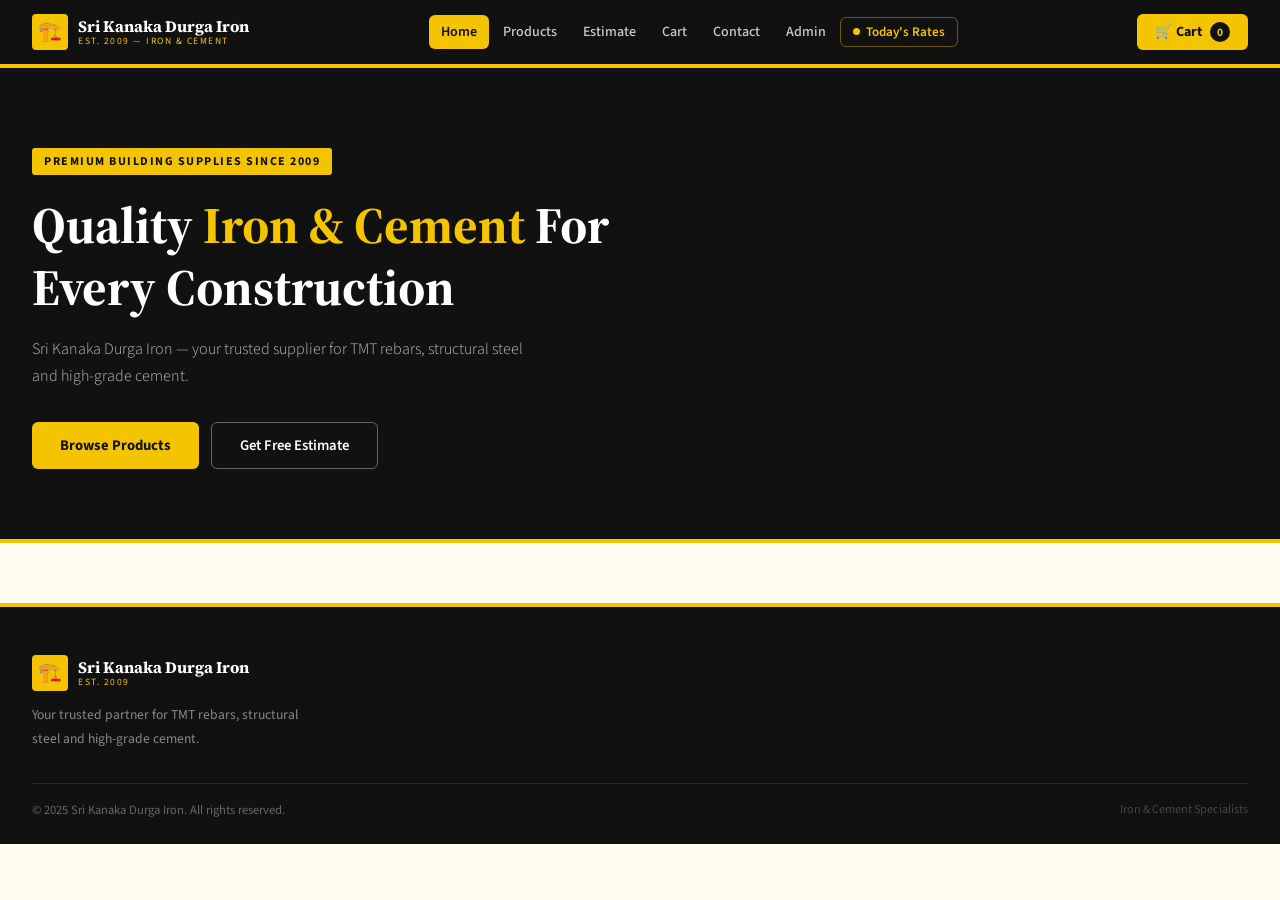
==== commit 4f582e19: "Fix HTML formatting and update content" ====
--- a/index.html
+++ b/index.html
@@ -3,271 +3,128 @@
 <head>
   <meta charset="UTF-8" />
   <meta name="viewport" content="width=device-width, initial-scale=1.0" />
-  <title>Sri Kanaka Durga Iron — Iron &amp; Cement Specialists</title>
+
+  <title>Sri Kanaka Durga Iron — Iron & Cement Specialists</title>
+
+  <!-- Google Fonts -->
   <link href="https://fonts.googleapis.com/css2?family=Source+Serif+4:wght@400;600;700&family=Source+Sans+3:wght@300;400;500;600;700&display=swap" rel="stylesheet" />
-  <link rel="stylesheet" href="css/style.css" />
+
+  <!-- CSS -->
+  <link rel="stylesheet" href="css/style.css">
 </head>
+
 <body>
-  <!-- ── NAVBAR ── -->
+
+  <!-- NAVBAR -->
   <nav>
     <div class="nav-inner">
+
       <div class="logo" onclick="showPage('home')">
         <div class="logo-box">🏗️</div>
+
         <div class="logo-name">
           Sri Kanaka Durga Iron
-          <span>Est. 2009 — Iron &amp; Cement</span>
+          <span>Est. 2009 — Iron & Cement</span>
         </div>
       </div>
+
       <div class="nav-links">
-        <a onclick="showPage('home')"     id="nav-home"     class="active">Home</a>
+        <a onclick="showPage('home')" id="nav-home" class="active">Home</a>
+
         <a onclick="showPage('products')" id="nav-products">Products</a>
-        <a href="estimation.html"         id="nav-estimation">Estimate</a>
-        <a onclick="showPage('cart')"     id="nav-cart">Cart</a>
-        <a onclick="showPage('contact')"  id="nav-contact">Contact</a>
-        <a onclick="showPage('admin')"    id="nav-admin">Admin</a>
+
+        <a href="estimation.html" id="nav-estimation">Estimate</a>
+
+        <a onclick="showPage('cart')" id="nav-cart">Cart</a>
+
+        <a onclick="showPage('contact')" id="nav-contact">Contact</a>
+
+        <a onclick="showPage('admin')" id="nav-admin">Admin</a>
+
         <button class="rates-btn" onclick="openRates()">
-          <span class="dot"></span> Today's Rates
+          <span class="dot"></span>
+          Today's Rates
         </button>
       </div>
+
       <button id="cart-btn" onclick="showPage('cart')">
         🛒 Cart <span id="cart-count">0</span>
       </button>
+
     </div>
   </nav>
 
-  <!-- ── RATES MODAL ── -->
-  <div class="rates-overlay" id="rates-overlay">
-    <div class="rates-modal">
-      <div class="rates-modal-header">
-        <div>
-          <h3>Today's Iron &amp; Cement Rates</h3>
-          <div class="date" id="rates-date"></div>
-        </div>
-        <button class="rates-close" onclick="closeRates()">✕</button>
-      </div>
-      <div style="overflow-y:auto; max-height:55vh;">
-        <table class="rates-table" id="rates-table-body"></table>
-      </div>
-      <div class="rates-footer">
-        <span>Prices updated daily by Sri Kanaka Durga Iron.</span>
-        <span id="rates-updated-label"></span>
-      </div>
-    </div>
-  </div>
+  <!-- HOME PAGE -->
+  <div id="page-home" class="page active">
 
-  <!-- ── HOME PAGE ── -->
-  <div id="page-home" class="page active">
     <div class="hero">
       <div class="hero-inner">
-        <div class="hero-tag">Premium Building Supplies Since 2009</div>
-        <h1>Quality <span>Iron &amp; Cement</span> For Every Construction</h1>
-        <p>Sri Kanaka Durga Iron — your trusted supplier for TMT rebars, structural steel and high-grade cement. Prices updated daily.</p>
+
+        <div class="hero-tag">
+          Premium Building Supplies Since 2009
+        </div>
+
+        <h1>
+          Quality <span>Iron & Cement</span> For Every Construction
+        </h1>
+
+        <p>
+          Sri Kanaka Durga Iron — your trusted supplier for TMT rebars,
+          structural steel and high-grade cement.
+        </p>
+
         <div class="hero-btns">
-          <button class="btn-yellow" onclick="showPage('products')">Browse Products</button>
-          <button class="btn-white" onclick="window.location.href='estimation.html'">Get Free Estimate</button>
+          <button class="btn-yellow" onclick="showPage('products')">
+            Browse Products
+          </button>
+
+          <button class="btn-white" onclick="window.location.href='estimation.html'">
+            Get Free Estimate
+          </button>
         </div>
+
       </div>
     </div>
 
-    <div class="stats-bar">
-      <div class="stat"><div class="stat-num">500+</div><div class="stat-label">Products</div></div>
-      <div class="stat"><div class="stat-num">2,000+</div><div class="stat-label">Customers</div></div>
-      <div class="stat"><div class="stat-num">15+</div><div class="stat-label">Years Experience</div></div>
-      <div class="stat"><div class="stat-num">48 hr</div><div class="stat-label">Fast Delivery</div></div>
-    </div>
-
-    <div class="section">
-      <div class="section-label">Categories</div>
-      <div class="section-title">Shop by Material Type</div>
-      <div class="section-sub">Everything you need for your construction project</div>
-      <div class="categories">
-        <div class="cat-card" onclick="filterAndGo('Iron')">
-          <div class="cat-icon">🔩</div>
-          <div class="cat-name">Iron &amp; Steel</div>
-          <div class="cat-count">8 products</div>
-        </div>
-        <div class="cat-card" onclick="filterAndGo('Cement')">
-          <div class="cat-icon">🏗️</div>
-          <div class="cat-name">Cement &amp; Concrete</div>
-          <div class="cat-count">7 products</div>
-        </div>
-        <div class="cat-card" onclick="filterAndGo('Tools')">
-          <div class="cat-icon">🛠️</div>
-          <div class="cat-name">Tools &amp; Equipment</div>
-          <div class="cat-count">4 products</div>
-        </div>
-        <div class="cat-card" onclick="filterAndGo('All')">
-          <div class="cat-icon">📦</div>
-          <div class="cat-name">All Products</div>
-          <div class="cat-count">19+ products</div>
-        </div>
-        <div class="cat-card hl" onclick="window.location.href='estimation.html'">
-          <div class="cat-icon">📋</div>
-          <div class="cat-name">Get Estimate</div>
-          <div class="cat-count">Free digital bill</div>
-        </div>
-      </div>
-    </div>
-
-    <div class="section" style="padding-top: 0;">
-      <div class="section-label">Best Sellers</div>
-      <div class="section-title">Featured Products</div>
-      <div class="section-sub">Prices updated every day by our team</div>
-      <div class="products-grid" id="featured-grid"></div>
-    </div>
   </div>
 
-  <!-- ── PRODUCTS PAGE ── -->
-  <div id="page-products" class="page">
-    <div class="section">
-      <div class="section-label">Catalogue</div>
-      <div class="section-title">All Products</div>
-      <div class="section-sub">Browse and order with doorstep delivery. Prices updated daily.</div>
-      <div class="filter-bar">
-        <button class="filter-btn active" id="fb-all"    onclick="applyFilter('All',this)">All Products</button>
-        <button class="filter-btn"        id="fb-iron"   onclick="applyFilter('Iron',this)">Iron &amp; Steel</button>
-        <button class="filter-btn"        id="fb-cement" onclick="applyFilter('Cement',this)">Cement</button>
-        <button class="filter-btn"        id="fb-tools"  onclick="applyFilter('Tools',this)">Tools</button>
-      </div>
-      <div class="products-grid" id="products-grid"></div>
-    </div>
-  </div>
+  <!-- FOOTER -->
+  <footer>
+    <div class="footer-inner">
 
-  <!-- ── CART PAGE ── -->
-  <div id="page-cart" class="page">
-    <div class="section">
-      <div class="section-label">Shopping</div>
-      <div class="section-title">Your Cart</div>
-      <div id="cart-content" style="margin-top: 24px;"></div>
-    </div>
-  </div>
+      <div class="footer-grid">
 
-  <!-- ── CONTACT PAGE ── -->
-  <div id="page-contact" class="page">
-    <div class="section">
-      <div class="section-label">Get In Touch</div>
-      <div class="section-title">Contact Us</div>
-      <div class="section-sub">Send a message or request a bulk quote</div>
-      <div class="contact-layout">
-        <div class="contact-box">
-          <h3>Send a Message</h3>
-          <div class="form-group"><label>Full Name</label><input type="text" id="f-name" placeholder="Your name" /></div>
-          <div class="form-group"><label>Email Address</label><input type="email" id="f-email" placeholder="you@example.com" /></div>
-          <div class="form-group"><label>Phone Number</label><input type="tel" id="f-phone" placeholder="+91 00000 00000" /></div>
-          <div class="form-group">
-            <label>Subject</label>
-            <select id="f-subject">
-              <option>Request a Quote</option>
-              <option>Product Inquiry</option>
-              <option>Bulk Order</option>
-              <option>Delivery Question</option>
-              <option>Other</option>
-            </select>
-          </div>
-          <div class="form-group"><label>Message</label><textarea id="f-message" placeholder="Tell us what you need..."></textarea></div>
-          <button class="submit-btn" onclick="submitContact()">Send Message</button>
-        </div>
-        <div class="info-cards">
-          <div class="info-card">
-            <div class="info-icon">📍</div>
-            <div><div class="info-title">Our Location</div><div class="info-text">Sri Kanaka Durga Iron, Near Bus Stand,<br />Main Road, Your City - 500 001</div></div>
-          </div>
-          <div class="info-card">
-            <div class="info-icon">📞</div>
-            <div><div class="info-title">Phone</div><div class="info-text">+91 98765 43210<br />Monday to Saturday: 8 am - 7 pm</div></div>
-          </div>
-          <div class="info-card">
-            <div class="info-icon">📧</div>
-            <div><div class="info-title">Email</div><div class="info-text">sales@srikanakadurgairon.com</div></div>
-          </div>
-          <div class="info-card">
-            <div class="info-icon">🚚</div>
-            <div><div class="info-title">Delivery</div><div class="info-text">Free delivery on orders above Rs.10,000.<br />Express 24-hour delivery available.</div></div>
-          </div>
-          <div class="map-ph">📍 Sri Kanaka Durga Iron — Main Road</div>
-        </div>
-      </div>
-    </div>
-  </div>
+        <div class="footer-brand">
 
-  <!-- ── ADMIN PAGE ── -->
-  <div id="page-admin" class="page">
-    <div class="section">
-      <div class="section-label">Management</div>
-      <div class="section-title">Admin Dashboard</div>
-      <div class="admin-layout" style="margin-top: 24px;">
-        <div>
-          <div class="admin-sidebar">
-            <div class="admin-sidebar-header"><h4>Admin Panel</h4></div>
-            <div class="admin-menu">
-              <a class="active" onclick="adminTab('overview', this)">📊 Overview</a>
-              <a onclick="adminTab('rates', this)">💰 Update Rates</a>
-              <a onclick="adminTab('products', this)">📦 Products</a>
-              <a onclick="adminTab('orders', this)">🧾 Orders</a>
-              <a onclick="adminTab('add', this)">➕ Add Product</a>
+          <div class="logo">
+            <div class="logo-box">🏗️</div>
+
+            <div class="logo-name">
+              Sri Kanaka Durga Iron
+              <span>Est. 2009</span>
             </div>
           </div>
+
+          <p>
+            Your trusted partner for TMT rebars, structural steel and high-grade cement.
+          </p>
+
         </div>
-        <div class="admin-main" id="admin-content"></div>
+
       </div>
-    </div>
-  </div>
 
-  <!-- ── FOOTER ── -->
-  <footer>
-    <div class="footer-inner">
-      <div class="footer-grid">
-        <div class="footer-brand">
-          <div class="logo" onclick="showPage('home')">
-            <div class="logo-box">🏗️</div>
-            <div class="logo-name">Sri Kanaka Durga Iron<span>Est. 2009</span></div>
-          </div>
-          <p>Your trusted partner for TMT rebars, structural steel and high-grade cement. Building strong foundations since 2009.</p>
-        </div>
-        <div class="footer-col">
-          <h5>Products</h5>
-          <a onclick="filterAndGo('Iron')">TMT Rebars</a>
-          <a onclick="filterAndGo('Iron')">Steel Angles</a>
-          <a onclick="filterAndGo('Cement')">OPC Cement</a>
-          <a onclick="filterAndGo('Cement')">Ready Mix</a>
-        </div>
-        <div class="footer-col">
-          <h5>Services</h5>
-          <a href="estimation.html">Free Estimate</a>
-          <a onclick="showPage('contact')">Bulk Orders</a>
-          <a onclick="showPage('contact')">Site Delivery</a>
-          <a onclick="showPage('contact')">Contact Us</a>
-        </div>
-        <div class="footer-col">
-          <h5>Support</h5>
-          <a>Track Order</a>
-          <a>Return Policy</a>
-          <a>FAQ</a>
-          <a onclick="showPage('admin')">Admin</a>
-        </div>
+      <hr class="footer-divider" />
+
+      <div class="footer-bottom">
+        <p>© 2025 Sri Kanaka Durga Iron. All rights reserved.</p>
+
+        <span>Iron & Cement Specialists</span>
       </div>
-      <hr class="footer-divider" />
-      <div class="footer-bottom">
-        <p>&copy; 2025 Sri Kanaka Durga Iron. All rights reserved.</p>
-        <span>Iron &amp; Cement Specialists</span>
-      </div>
+
     </div>
   </footer>
 
-  <!-- Toast Notification -->
-  <div id="toast"></div>
-
-  <!-- Checkout Modal -->
-  <div class="modal-overlay" id="checkout-modal">
-    <div class="modal">
-      <div style="font-size: 2.8rem; margin-bottom: 10px;">✅</div>
-      <h3>Order Placed!</h3>
-      <p>Thank you! Our team will contact you within 24 hours to confirm your order and delivery details.</p>
-      <button class="btn-yellow" onclick="closeModal()">Continue Shopping</button>
-    </div>
-  </div>
-
-  <!-- Scripts -->
+  <!-- JS FILES -->
   <script src="js/data.js"></script>
   <script src="js/app.js"></script>
 
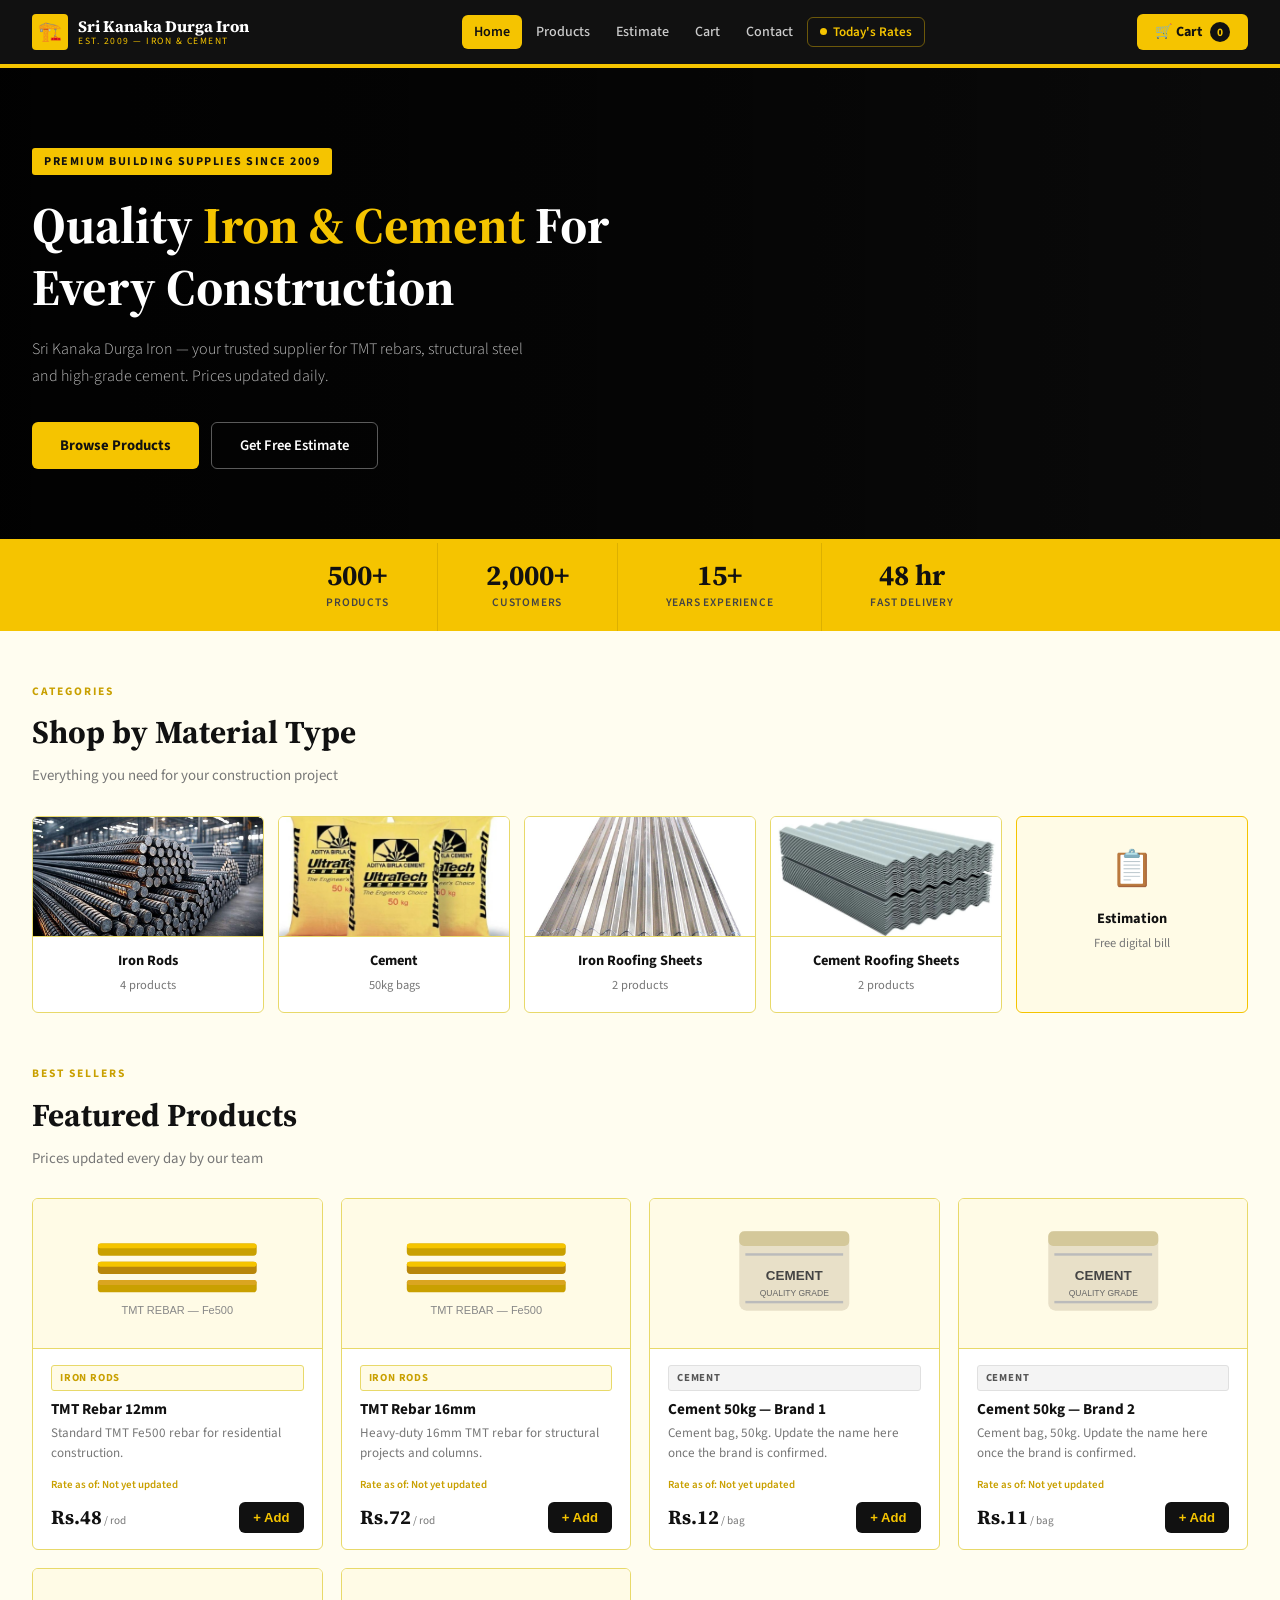
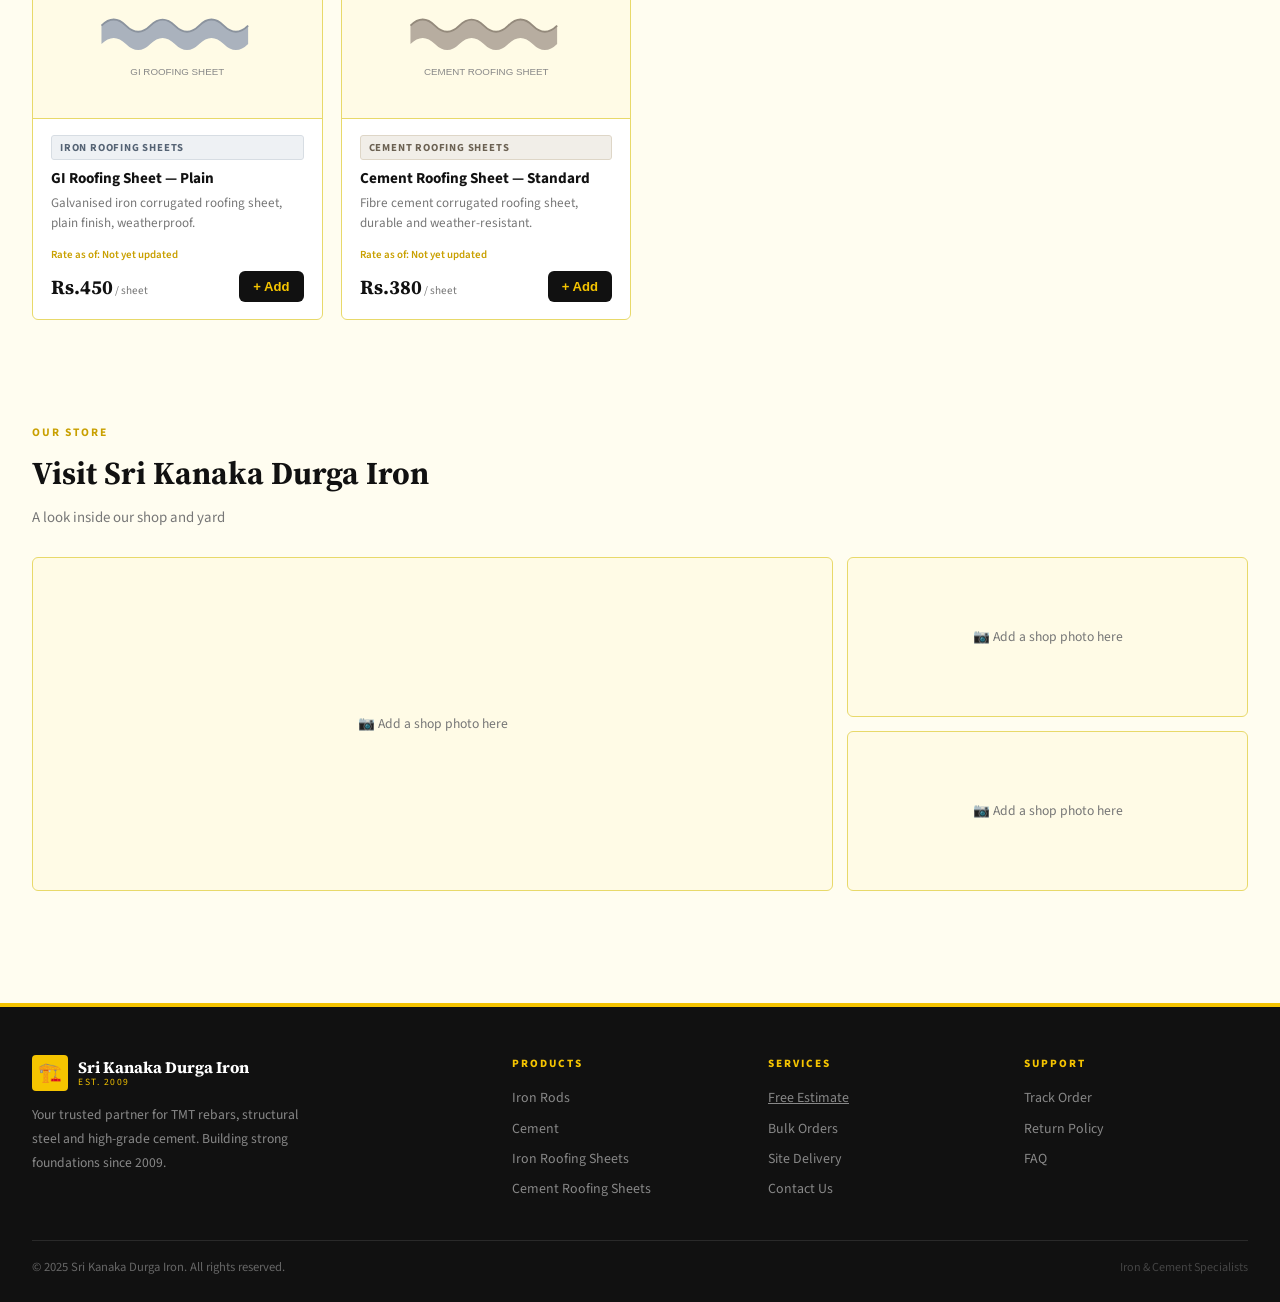
==== commit 0d2cbe44: "Updated website" ====
--- a/index.html
+++ b/index.html
@@ -3,128 +3,273 @@
 <head>
   <meta charset="UTF-8" />
   <meta name="viewport" content="width=device-width, initial-scale=1.0" />
-
-  <title>Sri Kanaka Durga Iron — Iron & Cement Specialists</title>
-
-  <!-- Google Fonts -->
+  <title>Sri Kanaka Durga Iron — Iron &amp; Cement Specialists</title>
   <link href="https://fonts.googleapis.com/css2?family=Source+Serif+4:wght@400;600;700&family=Source+Sans+3:wght@300;400;500;600;700&display=swap" rel="stylesheet" />
-
-  <!-- CSS -->
   <link rel="stylesheet" href="css/style.css">
 </head>
-
 <body>
-
-  <!-- NAVBAR -->
+  <!-- ── NAVBAR ── -->
   <nav>
     <div class="nav-inner">
-
       <div class="logo" onclick="showPage('home')">
         <div class="logo-box">🏗️</div>
-
         <div class="logo-name">
           Sri Kanaka Durga Iron
-          <span>Est. 2009 — Iron & Cement</span>
-        </div>
-      </div>
-
+          <span>Est. 2009 — Iron &amp; Cement</span>
+        </div>
+      </div>
       <div class="nav-links">
-        <a onclick="showPage('home')" id="nav-home" class="active">Home</a>
-
+        <a onclick="showPage('home')"     id="nav-home"     class="active">Home</a>
         <a onclick="showPage('products')" id="nav-products">Products</a>
-
-        <a href="estimation.html" id="nav-estimation">Estimate</a>
-
-        <a onclick="showPage('cart')" id="nav-cart">Cart</a>
-
-        <a onclick="showPage('contact')" id="nav-contact">Contact</a>
-
-        <a onclick="showPage('admin')" id="nav-admin">Admin</a>
-
+        <a href="estimation.html"         id="nav-estimation">Estimate</a>
+        <a onclick="showPage('cart')"     id="nav-cart">Cart</a>
+        <a onclick="showPage('contact')"  id="nav-contact">Contact</a>
         <button class="rates-btn" onclick="openRates()">
-          <span class="dot"></span>
-          Today's Rates
+          <span class="dot"></span> Today's Rates
         </button>
       </div>
-
       <button id="cart-btn" onclick="showPage('cart')">
         🛒 Cart <span id="cart-count">0</span>
       </button>
-
     </div>
   </nav>
 
-  <!-- HOME PAGE -->
+  <!-- ── RATES MODAL ── -->
+  <div class="rates-overlay" id="rates-overlay">
+    <div class="rates-modal">
+      <div class="rates-modal-header">
+        <div>
+          <h3>Today's Iron &amp; Cement Rates</h3>
+          <div class="date" id="rates-date"></div>
+        </div>
+        <button class="rates-close" onclick="closeRates()">✕</button>
+      </div>
+      <div style="overflow-y:auto; max-height:55vh;">
+        <table class="rates-table" id="rates-table-body"></table>
+      </div>
+      <div class="rates-footer">
+        <span>Prices updated daily by Sri Kanaka Durga Iron.</span>
+        <span id="rates-updated-label"></span>
+      </div>
+    </div>
+  </div>
+
+  <!-- ── HOME PAGE ── -->
   <div id="page-home" class="page active">
-
     <div class="hero">
+      <img class="hero-bg" src="images/hero-shop.jpg" alt="" onerror="this.style.display='none'" />
       <div class="hero-inner">
-
-        <div class="hero-tag">
-          Premium Building Supplies Since 2009
-        </div>
-
-        <h1>
-          Quality <span>Iron & Cement</span> For Every Construction
-        </h1>
-
-        <p>
-          Sri Kanaka Durga Iron — your trusted supplier for TMT rebars,
-          structural steel and high-grade cement.
-        </p>
-
+        <div class="hero-tag">Premium Building Supplies Since 2009</div>
+        <h1>Quality <span>Iron &amp; Cement</span> For Every Construction</h1>
+        <p>Sri Kanaka Durga Iron — your trusted supplier for TMT rebars, structural steel and high-grade cement. Prices updated daily.</p>
         <div class="hero-btns">
-          <button class="btn-yellow" onclick="showPage('products')">
-            Browse Products
-          </button>
-
-          <button class="btn-white" onclick="window.location.href='estimation.html'">
-            Get Free Estimate
-          </button>
-        </div>
-
-      </div>
-    </div>
-
-  </div>
-
-  <!-- FOOTER -->
+          <button class="btn-yellow" onclick="showPage('products')">Browse Products</button>
+          <button class="btn-white" onclick="window.location.href='estimation.html'">Get Free Estimate</button>
+        </div>
+      </div>
+    </div>
+
+    <div class="stats-bar">
+      <div class="stat"><div class="stat-num">500+</div><div class="stat-label">Products</div></div>
+      <div class="stat"><div class="stat-num">2,000+</div><div class="stat-label">Customers</div></div>
+      <div class="stat"><div class="stat-num">15+</div><div class="stat-label">Years Experience</div></div>
+      <div class="stat"><div class="stat-num">48 hr</div><div class="stat-label">Fast Delivery</div></div>
+    </div>
+
+    <div class="section">
+      <div class="section-label">Categories</div>
+      <div class="section-title">Shop by Material Type</div>
+      <div class="section-sub">Everything you need for your construction project</div>
+      <div class="categories">
+        <div class="cat-card cat-photo" onclick="filterAndGo('Iron Rods')">
+          <div class="cat-photo-wrap">
+            <img src="images/categories/iron-rods.jpg" alt="Iron Rods" onerror="this.parentElement.classList.add('img-missing')" />
+          </div>
+          <div class="cat-name">Iron Rods</div>
+          <div class="cat-count">4 products</div>
+        </div>
+        <div class="cat-card cat-photo" onclick="filterAndGo('Cement')">
+          <div class="cat-photo-wrap">
+            <img src="images/categories/cement.jpg" alt="Cement" onerror="this.parentElement.classList.add('img-missing')" />
+          </div>
+          <div class="cat-name">Cement</div>
+          <div class="cat-count">50kg bags</div>
+        </div>
+        <div class="cat-card cat-photo" onclick="filterAndGo('Iron Roofing Sheets')">
+          <div class="cat-photo-wrap">
+            <img src="images/categories/iron-roofing-sheets.jpg" alt="Iron Roofing Sheets" onerror="this.parentElement.classList.add('img-missing')" />
+          </div>
+          <div class="cat-name">Iron Roofing Sheets</div>
+          <div class="cat-count">2 products</div>
+        </div>
+        <div class="cat-card cat-photo" onclick="filterAndGo('Cement Roofing Sheets')">
+          <div class="cat-photo-wrap">
+            <img src="images/categories/cement-roofing-sheets.jpg" alt="Cement Roofing Sheets" onerror="this.parentElement.classList.add('img-missing')" />
+          </div>
+          <div class="cat-name">Cement Roofing Sheets</div>
+          <div class="cat-count">2 products</div>
+        </div>
+        <div class="cat-card hl" onclick="window.location.href='estimation.html'">
+          <div class="cat-icon">📋</div>
+          <div class="cat-name">Estimation</div>
+          <div class="cat-count">Free digital bill</div>
+        </div>
+      </div>
+    </div>
+
+    <div class="section" style="padding-top: 0;">
+      <div class="section-label">Best Sellers</div>
+      <div class="section-title">Featured Products</div>
+      <div class="section-sub">Prices updated every day by our team</div>
+      <div class="products-grid" id="featured-grid"></div>
+    </div>
+
+    <div class="section gallery-section">
+      <div class="section-label">Our Store</div>
+      <div class="section-title">Visit Sri Kanaka Durga Iron</div>
+      <div class="section-sub">A look inside our shop and yard</div>
+      <div class="gallery-grid">
+        <div class="gallery-item gallery-wide">
+          <img src="images/shop-front.jpg" alt="Sri Kanaka Durga Iron shop front" onerror="this.parentElement.classList.add('img-missing')" />
+        </div>
+        <div class="gallery-item">
+          <img src="images/shop-shelves.jpg" alt="Iron and cement stock at Sri Kanaka Durga Iron" onerror="this.parentElement.classList.add('img-missing')" />
+        </div>
+        <div class="gallery-item">
+          <img src="images/shop-yard.jpg" alt="Loading yard at Sri Kanaka Durga Iron" onerror="this.parentElement.classList.add('img-missing')" />
+        </div>
+      </div>
+    </div>
+  </div>
+
+  <!-- ── PRODUCTS PAGE ── -->
+  <div id="page-products" class="page">
+    <div class="section">
+      <div class="section-label">Catalogue</div>
+      <div class="section-title">All Products</div>
+      <div class="section-sub">Browse and order with doorstep delivery. Prices updated daily.</div>
+      <div class="filter-bar">
+        <button class="filter-btn active" id="fb-all"           onclick="applyFilter('All',this)">All Products</button>
+        <button class="filter-btn"        id="fb-iron-rods"     onclick="applyFilter('Iron Rods',this)">Iron Rods</button>
+        <button class="filter-btn"        id="fb-cement"        onclick="applyFilter('Cement',this)">Cement</button>
+        <button class="filter-btn"        id="fb-iron-roofing"  onclick="applyFilter('Iron Roofing Sheets',this)">Iron Roofing Sheets</button>
+        <button class="filter-btn"        id="fb-cement-roofing" onclick="applyFilter('Cement Roofing Sheets',this)">Cement Roofing Sheets</button>
+      </div>
+      <div class="products-grid" id="products-grid"></div>
+    </div>
+  </div>
+
+  <!-- ── CART PAGE ── -->
+  <div id="page-cart" class="page">
+    <div class="section">
+      <div class="section-label">Shopping</div>
+      <div class="section-title">Your Cart</div>
+      <div id="cart-content" style="margin-top: 24px;"></div>
+    </div>
+  </div>
+
+  <!-- ── CONTACT PAGE ── -->
+  <div id="page-contact" class="page">
+    <div class="section">
+      <div class="section-label">Get In Touch</div>
+      <div class="section-title">Contact Us</div>
+      <div class="section-sub">Send a message or request a bulk quote</div>
+      <div class="contact-layout">
+        <div class="contact-box">
+          <h3>Send a Message</h3>
+          <div class="form-group"><label>Full Name</label><input type="text" id="f-name" placeholder="Your name" /></div>
+          <div class="form-group"><label>Email Address</label><input type="email" id="f-email" placeholder="you@example.com" /></div>
+          <div class="form-group"><label>Phone Number</label><input type="tel" id="f-phone" placeholder="+91 00000 00000" /></div>
+          <div class="form-group">
+            <label>Subject</label>
+            <select id="f-subject">
+              <option>Request a Quote</option>
+              <option>Product Inquiry</option>
+              <option>Bulk Order</option>
+              <option>Delivery Question</option>
+              <option>Other</option>
+            </select>
+          </div>
+          <div class="form-group"><label>Message</label><textarea id="f-message" placeholder="Tell us what you need..."></textarea></div>
+          <button class="submit-btn" onclick="submitContact()">Send Message</button>
+        </div>
+        <div class="info-cards">
+          <div class="info-card">
+            <div class="info-icon">📍</div>
+            <div><div class="info-title">Our Location</div><div class="info-text">Sri Kanaka Durga Iron, Near Bus Stand,<br />Main Road, Your City - 500 001</div></div>
+          </div>
+          <div class="info-card">
+            <div class="info-icon">📞</div>
+            <div><div class="info-title">Phone</div><div class="info-text">+91 98765 43210<br />Monday to Saturday: 8 am - 7 pm</div></div>
+          </div>
+          <div class="info-card">
+            <div class="info-icon">📧</div>
+            <div><div class="info-title">Email</div><div class="info-text">sales@srikanakadurgairon.com</div></div>
+          </div>
+          <div class="info-card">
+            <div class="info-icon">🚚</div>
+            <div><div class="info-title">Delivery</div><div class="info-text">Free delivery on orders above Rs.10,000.<br />Express 24-hour delivery available.</div></div>
+          </div>
+          <div class="map-ph">📍 Sri Kanaka Durga Iron — Main Road</div>
+        </div>
+      </div>
+    </div>
+  </div>
+
+  <!-- ── FOOTER ── -->
   <footer>
     <div class="footer-inner">
-
       <div class="footer-grid">
-
         <div class="footer-brand">
-
-          <div class="logo">
+          <div class="logo" onclick="showPage('home')">
             <div class="logo-box">🏗️</div>
-
-            <div class="logo-name">
-              Sri Kanaka Durga Iron
-              <span>Est. 2009</span>
-            </div>
-          </div>
-
-          <p>
-            Your trusted partner for TMT rebars, structural steel and high-grade cement.
-          </p>
-
-        </div>
-
-      </div>
-
+            <div class="logo-name">Sri Kanaka Durga Iron<span>Est. 2009</span></div>
+          </div>
+          <p>Your trusted partner for TMT rebars, structural steel and high-grade cement. Building strong foundations since 2009.</p>
+        </div>
+        <div class="footer-col">
+          <h5>Products</h5>
+          <a onclick="filterAndGo('Iron Rods')">Iron Rods</a>
+          <a onclick="filterAndGo('Cement')">Cement</a>
+          <a onclick="filterAndGo('Iron Roofing Sheets')">Iron Roofing Sheets</a>
+          <a onclick="filterAndGo('Cement Roofing Sheets')">Cement Roofing Sheets</a>
+        </div>
+        <div class="footer-col">
+          <h5>Services</h5>
+          <a href="estimation.html">Free Estimate</a>
+          <a onclick="showPage('contact')">Bulk Orders</a>
+          <a onclick="showPage('contact')">Site Delivery</a>
+          <a onclick="showPage('contact')">Contact Us</a>
+        </div>
+        <div class="footer-col">
+          <h5>Support</h5>
+          <a>Track Order</a>
+          <a>Return Policy</a>
+          <a>FAQ</a>
+        </div>
+      </div>
       <hr class="footer-divider" />
-
       <div class="footer-bottom">
-        <p>© 2025 Sri Kanaka Durga Iron. All rights reserved.</p>
-
-        <span>Iron & Cement Specialists</span>
-      </div>
-
+        <p>&copy; 2025 Sri Kanaka Durga Iron. All rights reserved.</p>
+        <span>Iron &amp; Cement Specialists</span>
+      </div>
     </div>
   </footer>
 
-  <!-- JS FILES -->
+  <!-- Toast Notification -->
+  <div id="toast"></div>
+
+  <!-- Checkout Modal -->
+  <div class="modal-overlay" id="checkout-modal">
+    <div class="modal">
+      <div style="font-size: 2.8rem; margin-bottom: 10px;">✅</div>
+      <h3>Order Placed!</h3>
+      <p>Thank you! Our team will contact you within 24 hours to confirm your order and delivery details.</p>
+      <button class="btn-yellow" onclick="closeModal()">Continue Shopping</button>
+    </div>
+  </div>
+
+  <!-- Scripts -->
   <script src="js/data.js"></script>
   <script src="js/app.js"></script>
 
--- a/css/style.css
+++ b/css/style.css
@@ -178,11 +178,29 @@
 
 /* ── HERO ── */
 .hero {
+  position: relative;
+  overflow: hidden;
   background: var(--black);
   padding: 80px 2rem 70px;
   border-bottom: 4px solid var(--yellow);
 }
-.hero-inner { max-width: 1280px; margin: 0 auto; }
+.hero-bg {
+  position: absolute;
+  inset: 0;
+  width: 100%;
+  height: 100%;
+  object-fit: cover;
+  opacity: 0.45;
+  z-index: 0;
+}
+.hero::after {
+  content: '';
+  position: absolute;
+  inset: 0;
+  background: linear-gradient(90deg, rgba(0,0,0,0.92) 0%, rgba(0,0,0,0.7) 55%, rgba(0,0,0,0.4) 100%);
+  z-index: 1;
+}
+.hero-inner { max-width: 1280px; margin: 0 auto; position: relative; z-index: 2; }
 .hero-tag {
   display: inline-block;
   background: var(--yellow);
@@ -312,6 +330,35 @@
 .cat-name { font-weight: 700; font-size: 0.9rem; color: var(--black); }
 .cat-count { font-size: 0.78rem; color: var(--muted); margin-top: 4px; }
 
+.cat-card.cat-photo { padding: 0 0 16px; overflow: hidden; }
+.cat-photo-wrap {
+  width: 100%;
+  height: 120px;
+  margin-bottom: 12px;
+  background: var(--yellow-pale);
+  border-bottom: 1.5px solid var(--border);
+  overflow: hidden;
+}
+.cat-photo-wrap img {
+  width: 100%;
+  height: 100%;
+  object-fit: cover;
+  display: block;
+}
+.cat-card.cat-photo .cat-name,
+.cat-card.cat-photo .cat-count { padding: 0 12px; }
+.cat-photo-wrap.img-missing {
+  display: flex;
+  align-items: center;
+  justify-content: center;
+}
+.cat-photo-wrap.img-missing img { display: none; }
+.cat-photo-wrap.img-missing::before {
+  content: '📷';
+  font-size: 1.8rem;
+  opacity: 0.5;
+}
+
 /* ── PRODUCTS GRID ── */
 .products-grid {
   display: grid;
@@ -338,6 +385,103 @@
   padding: 12px;
 }
 .product-img svg { width: 100%; height: 100%; max-height: 110px; }
+.product-img img {
+  width: 100%;
+  height: 100%;
+  object-fit: cover;
+}
+.product-img-fallback {
+  width: 100%;
+  height: 100%;
+  align-items: center;
+  justify-content: center;
+}
+
+/* ── STORE GALLERY ── */
+.gallery-grid {
+  display: grid;
+  grid-template-columns: 2fr 1fr;
+  grid-template-rows: 1fr 1fr;
+  gap: 14px;
+}
+.gallery-wide { grid-row: span 2; }
+.gallery-item {
+  position: relative;
+  border-radius: var(--radius);
+  overflow: hidden;
+  border: 1.5px solid var(--border);
+  min-height: 160px;
+  background: var(--yellow-pale);
+}
+.gallery-item img {
+  width: 100%;
+  height: 100%;
+  object-fit: cover;
+  display: block;
+  min-height: 160px;
+}
+.gallery-item.img-missing {
+  display: flex;
+  align-items: center;
+  justify-content: center;
+}
+.gallery-item.img-missing img { display: none; }
+.gallery-item.img-missing::before {
+  content: '📷 Add a shop photo here';
+  color: var(--muted);
+  font-size: 0.85rem;
+  text-align: center;
+  padding: 20px;
+}
+@media (max-width: 720px) {
+  .gallery-grid { grid-template-columns: 1fr; grid-template-rows: none; }
+  .gallery-wide { grid-row: auto; }
+}
+
+/* ── ADMIN LOGIN (admin.html) ── */
+.admin-login-screen {
+  min-height: 100vh;
+  display: flex;
+  align-items: center;
+  justify-content: center;
+  background: var(--black);
+  padding: 20px;
+}
+.admin-login-box {
+  background: #fff;
+  border-radius: var(--radius);
+  padding: 40px 34px;
+  max-width: 360px;
+  width: 100%;
+  text-align: center;
+  box-shadow: var(--shadow-md);
+}
+.admin-login-box h3 {
+  font-family: 'Source Serif 4', serif;
+  font-size: 1.4rem;
+  margin: 4px 0 4px;
+}
+.admin-login-box p {
+  color: var(--muted);
+  font-size: 0.85rem;
+  margin-bottom: 22px;
+}
+.admin-login-box .form-group { text-align: left; margin-bottom: 6px; }
+.admin-login-error {
+  display: none;
+  color: #b00020;
+  font-size: 0.8rem;
+  margin: 8px 0 4px;
+  text-align: left;
+}
+.admin-back-link {
+  display: inline-block;
+  margin-top: 16px;
+  font-size: 0.82rem;
+  color: var(--muted);
+  text-decoration: none;
+}
+.admin-back-link:hover { color: var(--yellow-dark); }
 .product-body { padding: 16px 18px; flex: 1; display: flex; flex-direction: column; }
 .product-badge {
   display: inline-block;
@@ -351,7 +495,8 @@
 }
 .badge-iron   { background: var(--yellow-pale); color: var(--yellow-dark); border: 1px solid var(--border); }
 .badge-cement { background: #f4f4f4; color: #555; border: 1px solid #e0e0e0; }
-.badge-tools  { background: #f0f7f0; color: #2e6b2e; border: 1px solid #c8e0c8; }
+.badge-iron-roof   { background: #eef1f4; color: #556374; border: 1px solid #d7dde3; }
+.badge-cement-roof { background: #f1eee8; color: #6b6152; border: 1px solid #ded6c7; }
 .product-name { font-weight: 700; font-size: 0.95rem; color: var(--black); margin-bottom: 4px; line-height: 1.35; }
 .product-desc { color: var(--muted); font-size: 0.82rem; line-height: 1.55; flex: 1; margin-bottom: 12px; }
 .rate-tag { font-size: 0.68rem; color: var(--yellow-dark); font-weight: 600; margin-bottom: 8px; }
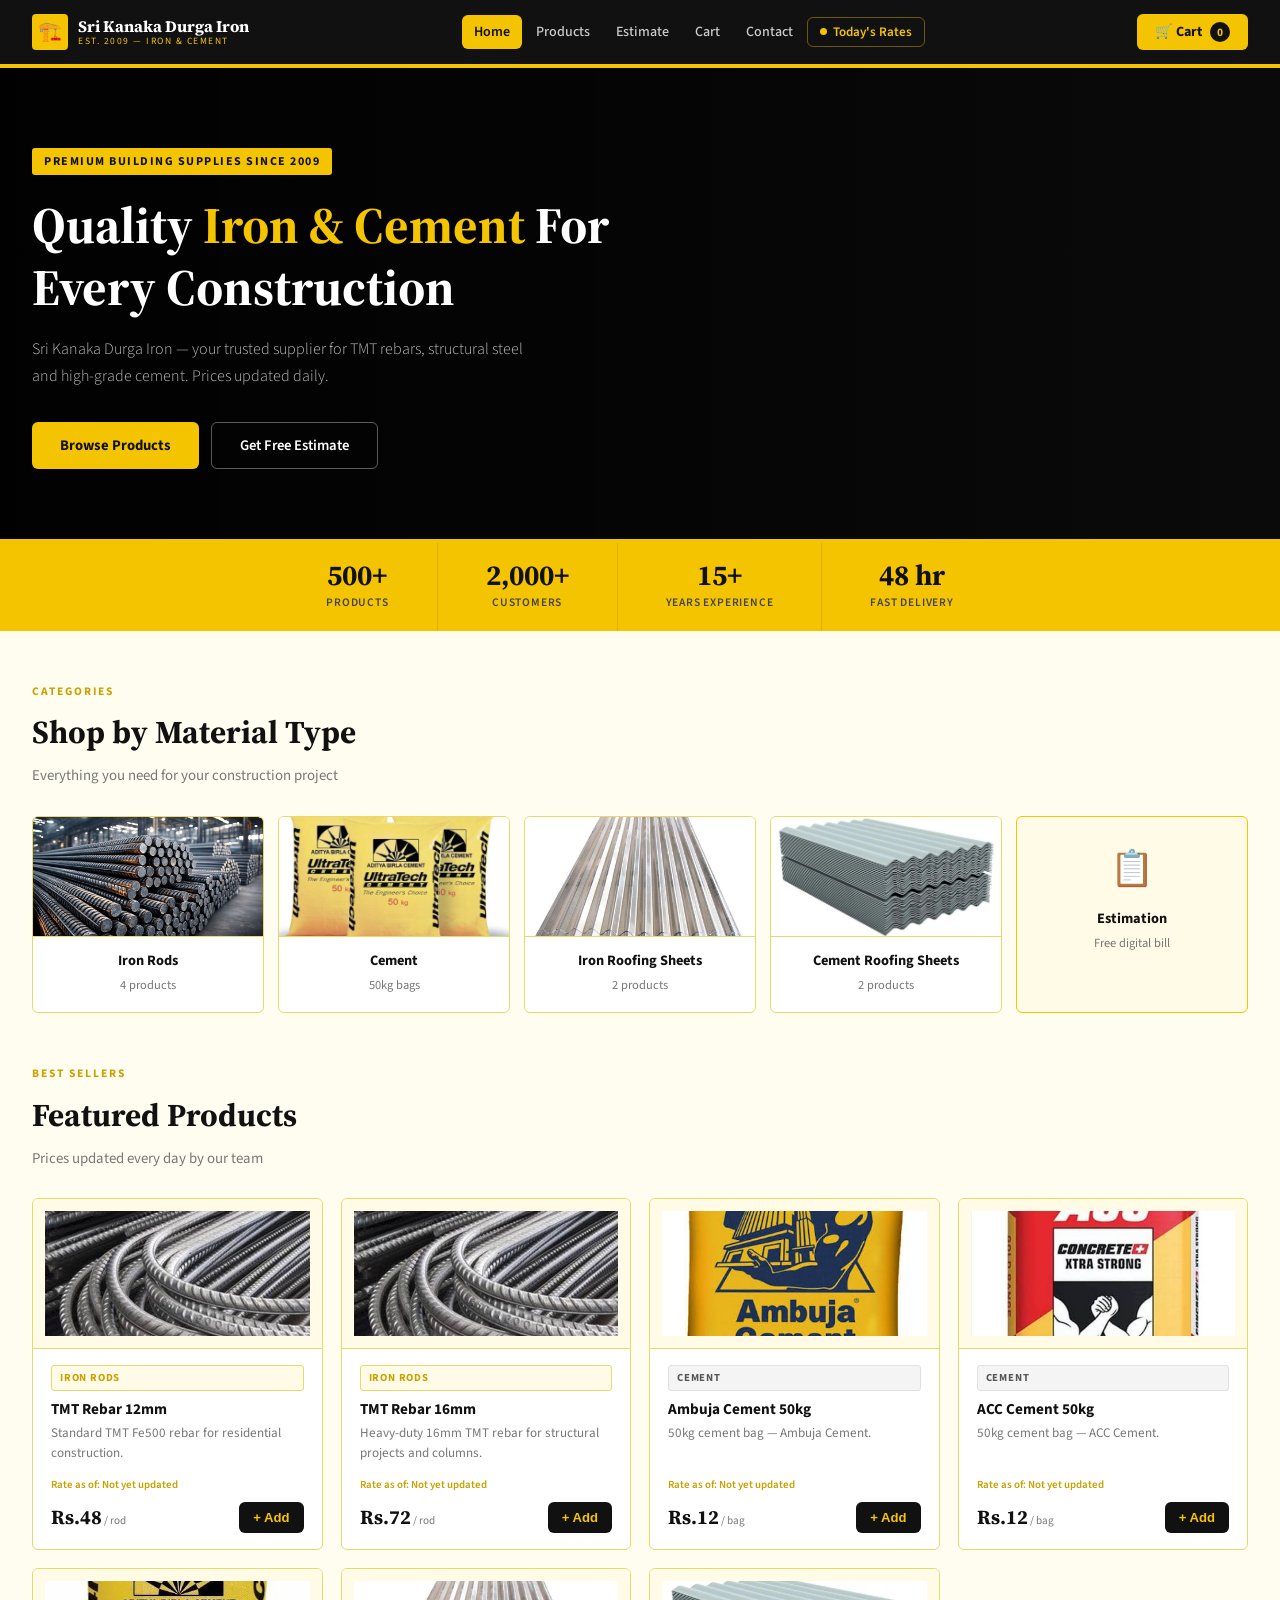
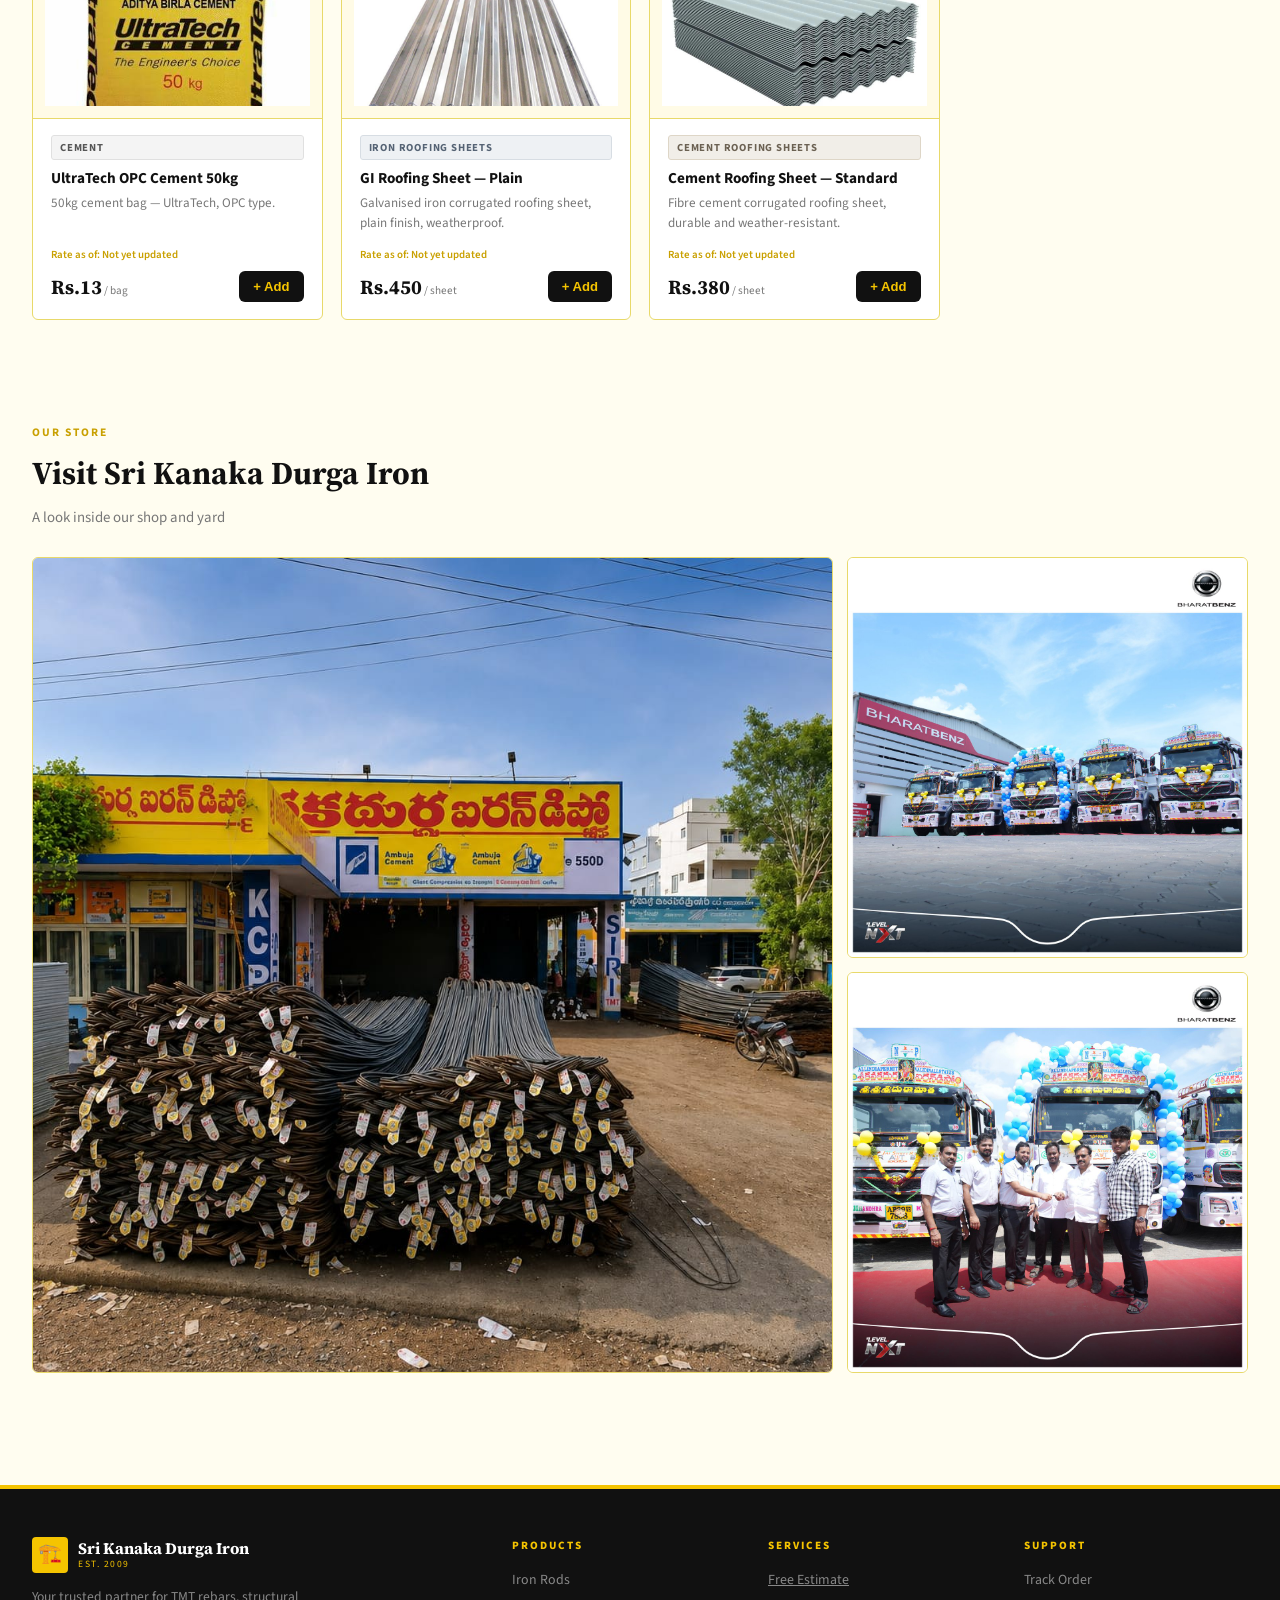
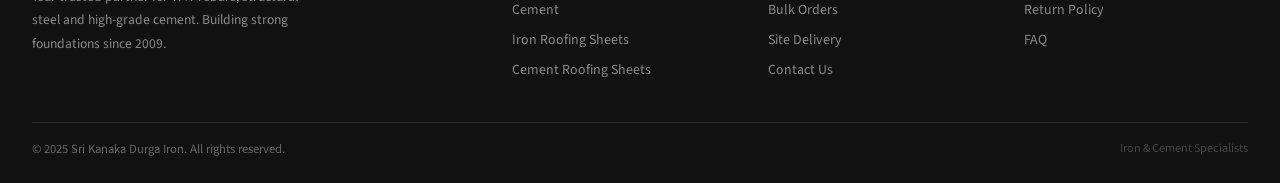
==== commit 62450674: "Updated website" ====
--- a/index.html
+++ b/index.html
@@ -133,10 +133,10 @@
           <img src="images/shop-front.jpg" alt="Sri Kanaka Durga Iron shop front" onerror="this.parentElement.classList.add('img-missing')" />
         </div>
         <div class="gallery-item">
-          <img src="images/shop-shelves.jpg" alt="Iron and cement stock at Sri Kanaka Durga Iron" onerror="this.parentElement.classList.add('img-missing')" />
+          <img src="images/shop-shelves.jpg" alt="Sri Kanaka Durga Iron delivery fleet" onerror="this.parentElement.classList.add('img-missing')" />
         </div>
         <div class="gallery-item">
-          <img src="images/shop-yard.jpg" alt="Loading yard at Sri Kanaka Durga Iron" onerror="this.parentElement.classList.add('img-missing')" />
+          <img src="images/shop-yard.jpg" alt="Sri Kanaka Durga Iron truck handover" onerror="this.parentElement.classList.add('img-missing')" />
         </div>
       </div>
     </div>
